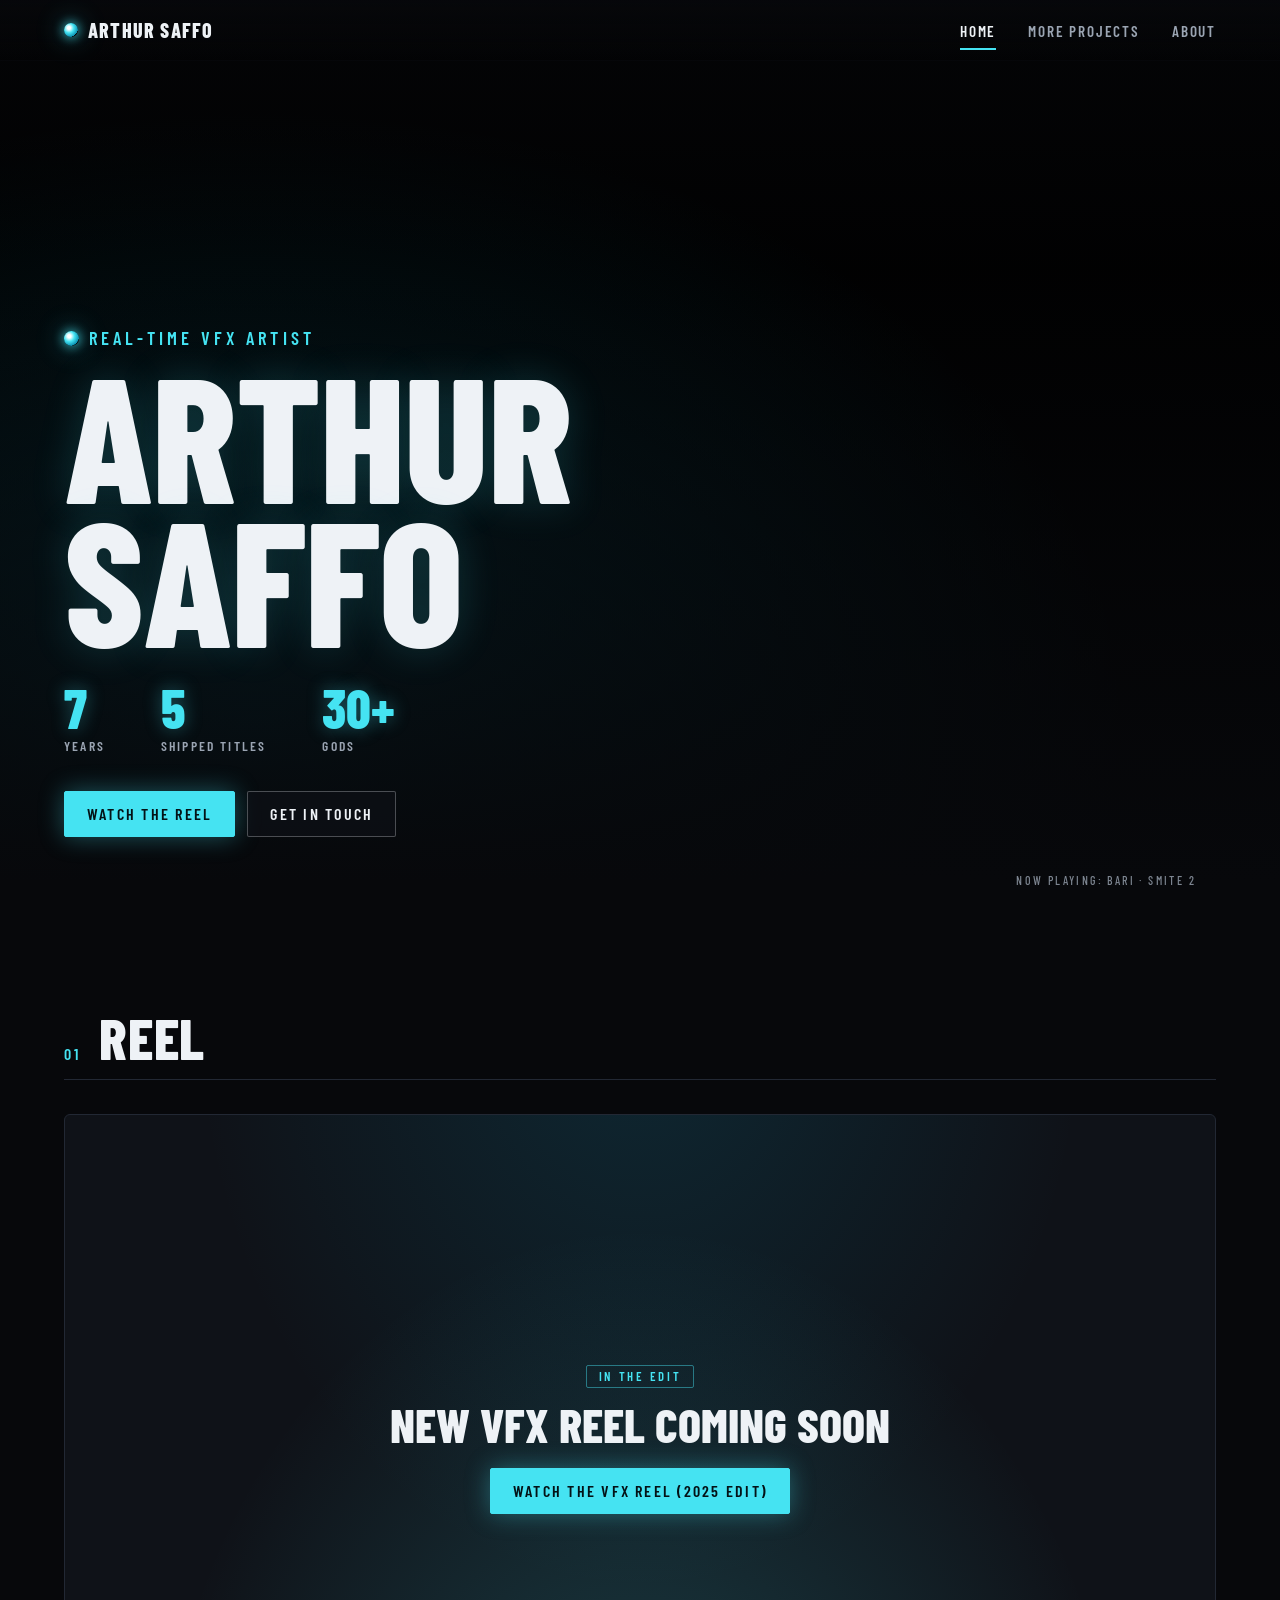
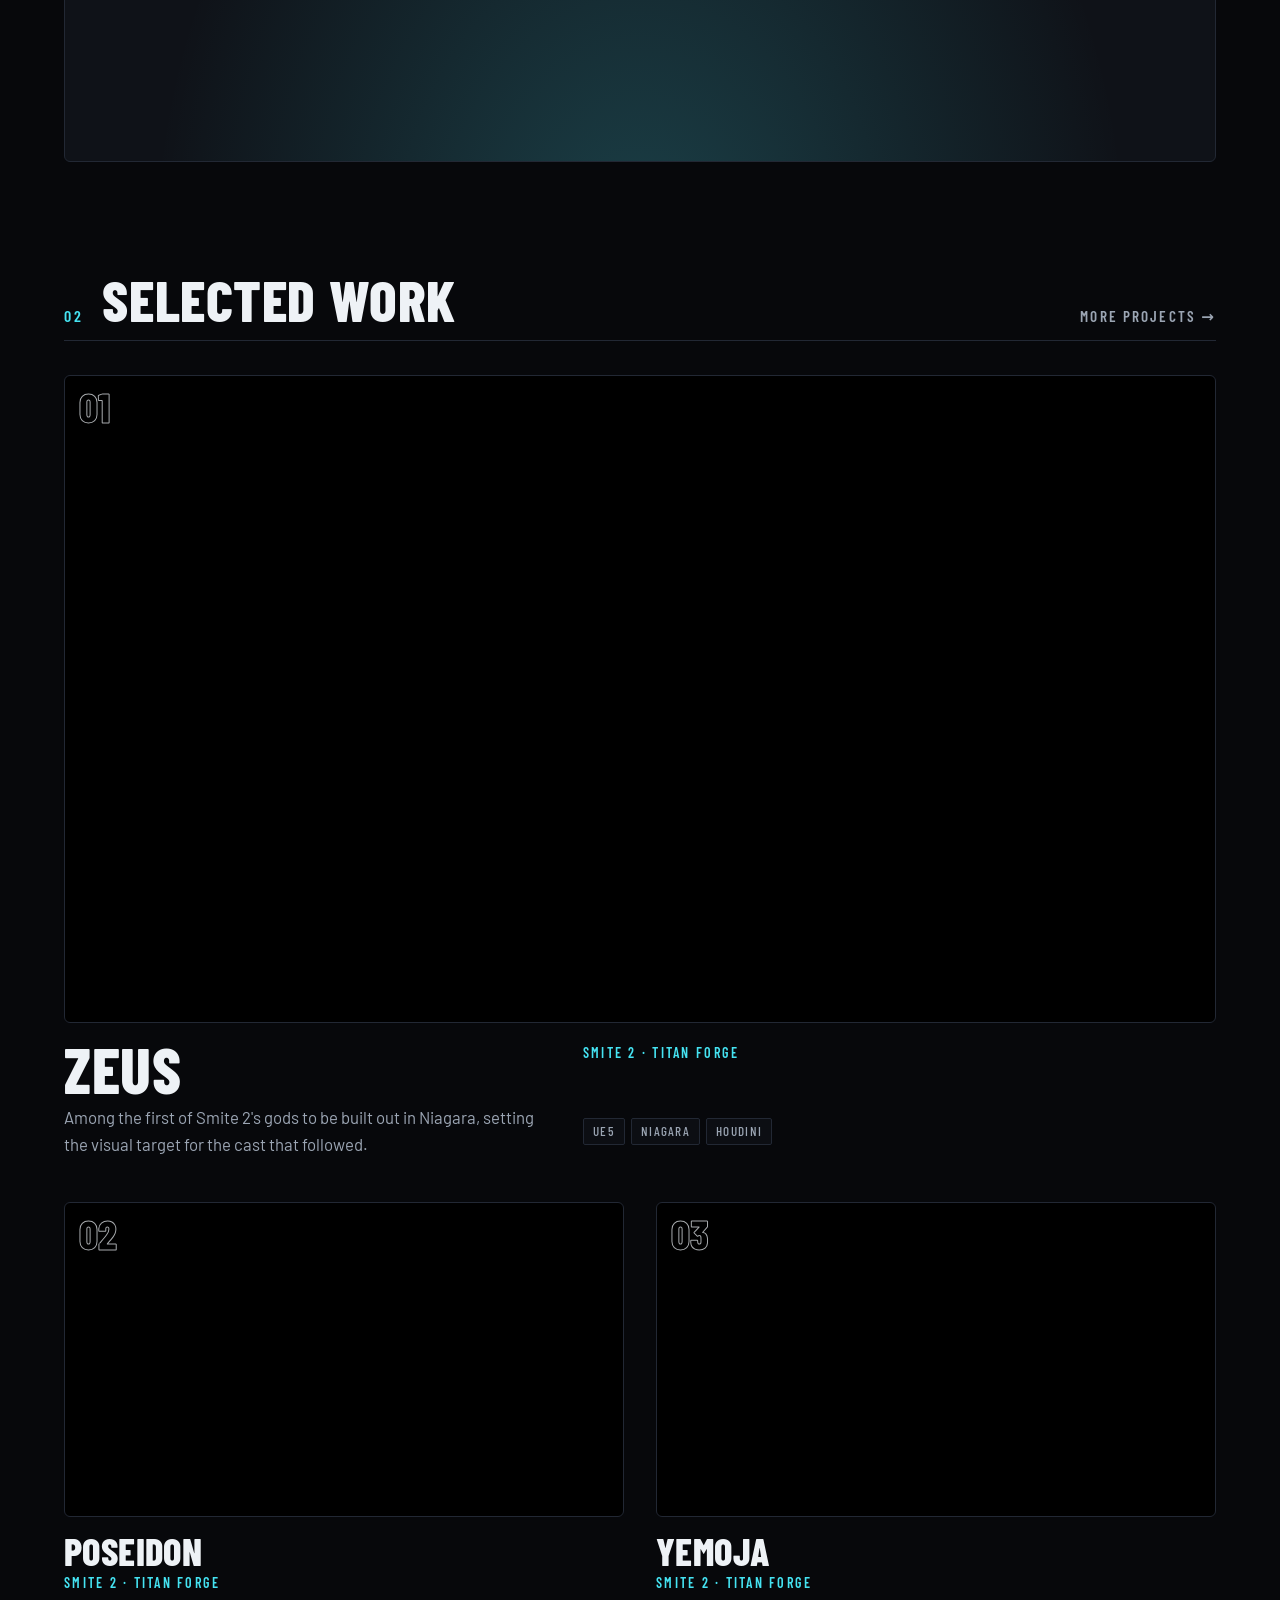
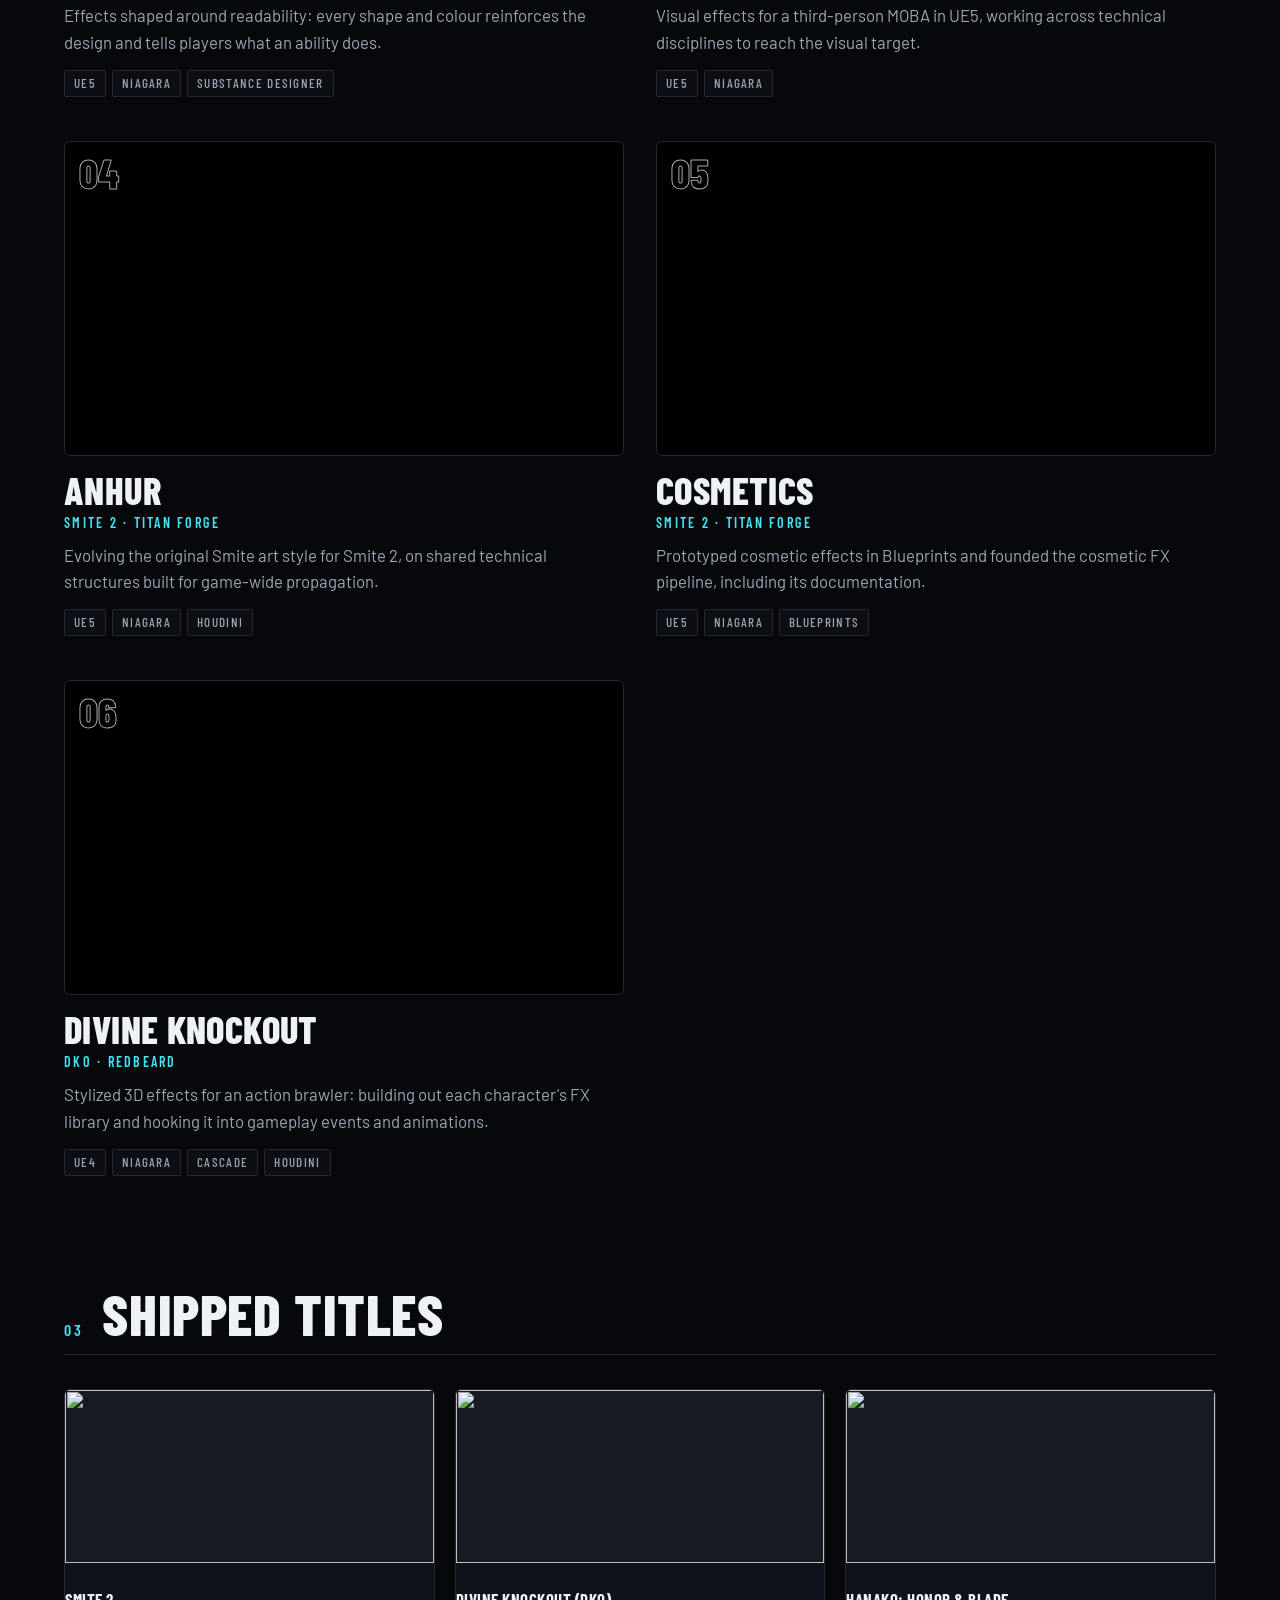
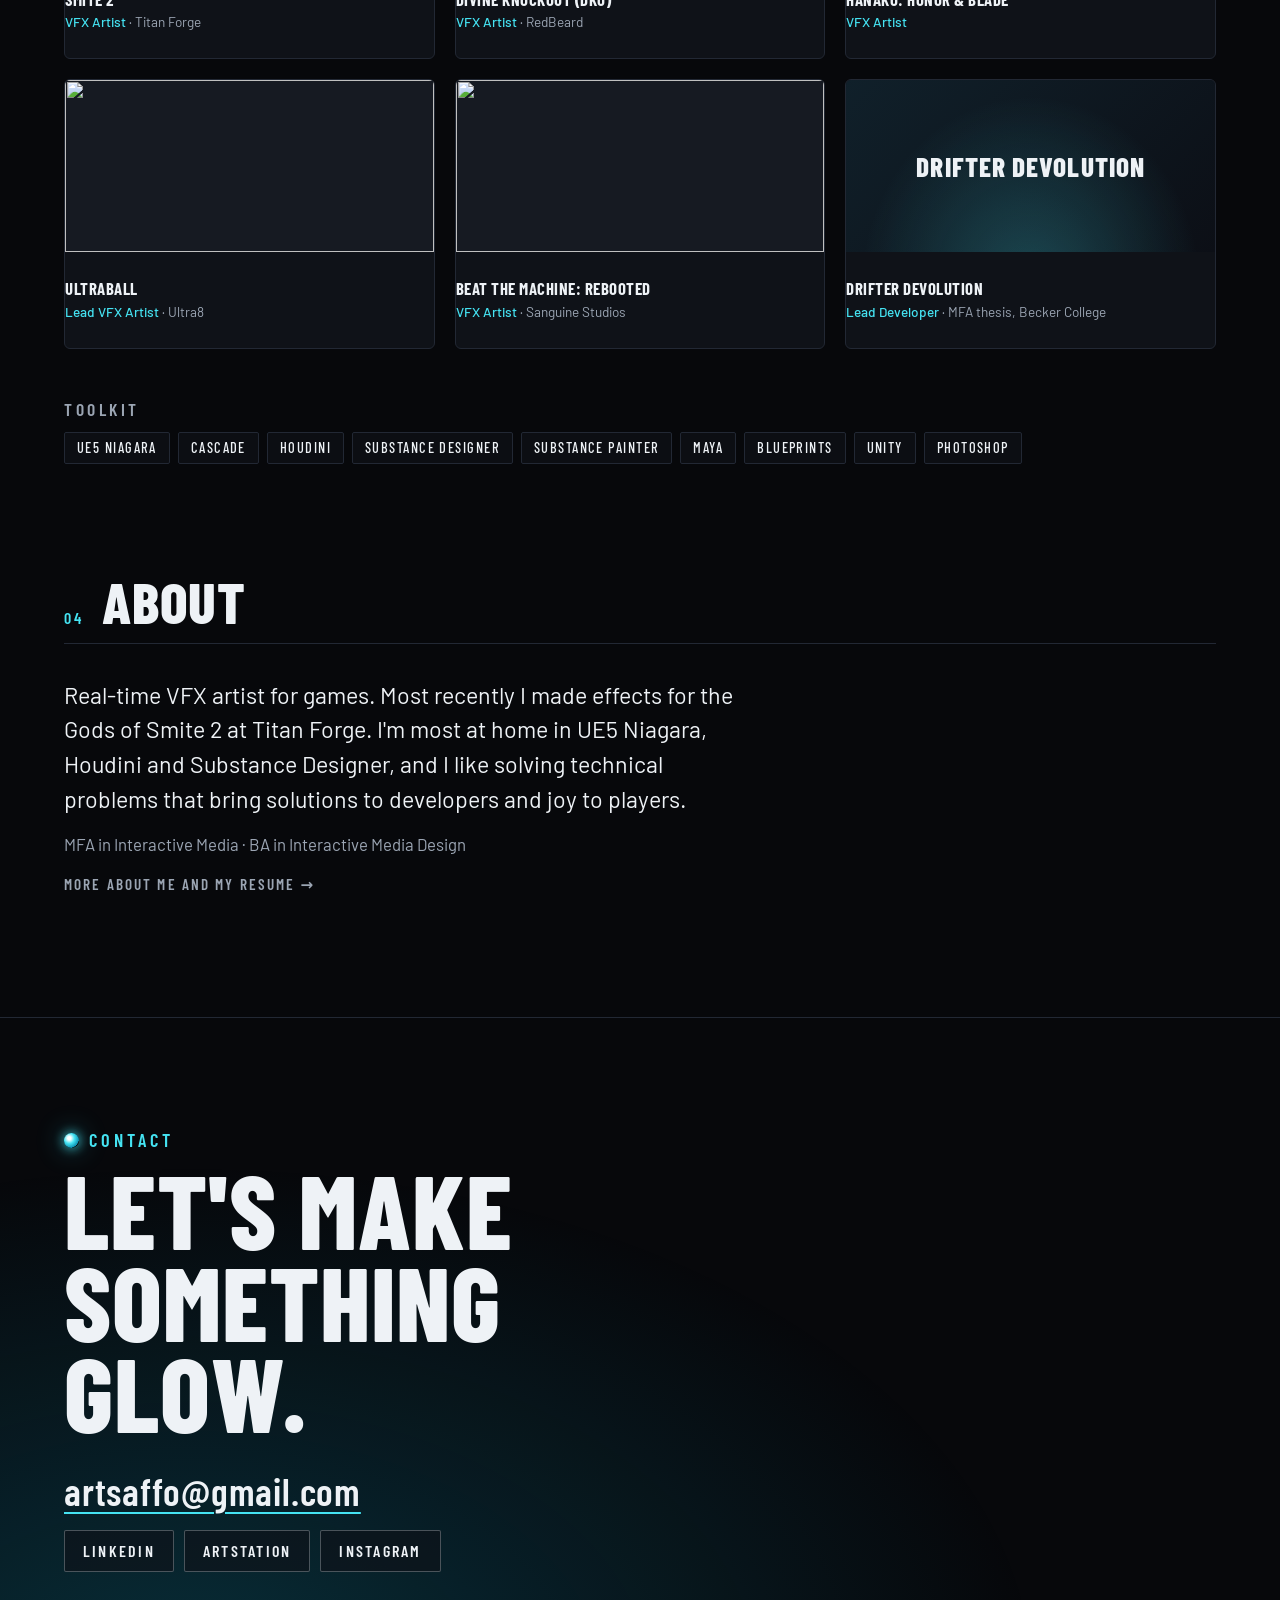
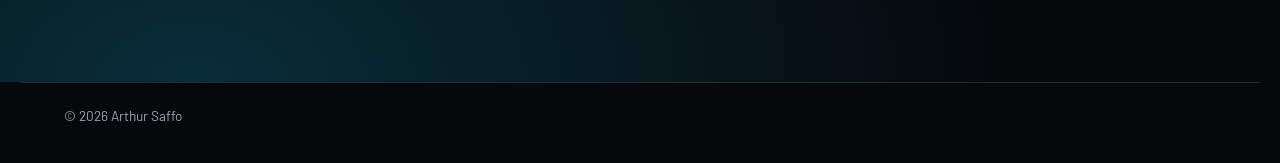
==== index.html @ 69f6b5df "Portfolio site: home, More Projects, About Co-Authored-By: Claude Fable 5.2 <noreply@anthropic.com>" ====
<!doctype html>
<html lang="en">
<head>
  <meta charset="utf-8">
  <meta name="viewport" content="width=device-width, initial-scale=1">
  <title>Arthur Saffo · Real-Time VFX Artist</title>
  <meta name="description" content="Arthur Saffo, real-time VFX artist for games. Effects for the Gods of Smite 2 at Titan Forge, plus Divine Knockout, Ultraball and more. UE5 Niagara, Houdini, Substance Designer.">
  <meta property="og:title" content="Arthur Saffo · Real-Time VFX Artist">
  <meta property="og:description" content="Real-time VFX for games: Smite 2, Divine Knockout and more.">
  <meta property="og:type" content="website">
  <meta name="theme-color" content="#07080b">
  <link rel="icon" href="img/favicon.svg" type="image/svg+xml">
  <link rel="preconnect" href="https://fonts.googleapis.com">
  <link rel="preconnect" href="https://fonts.gstatic.com" crossorigin>
  <link rel="stylesheet" href="https://fonts.googleapis.com/css2?family=Barlow+Condensed:wght@500;600;800&family=Barlow:wght@400;500;600&display=swap">
  <link rel="stylesheet" href="css/style.css">
</head>
<body data-page="home">
  <a class="skip" href="#main">Skip to content</a>

  <canvas class="embers" aria-hidden="true"></canvas>

  <header class="site-header">
    <div class="wrap header-inner">
      <a class="wordmark" href="index.html"><span class="orb" aria-hidden="true"></span>Arthur Saffo</a>
      <nav aria-label="Main">
        <ul class="nav">
          <li><a href="index.html" aria-current="page">Home</a></li>
          <li><a href="more-projects.html">More Projects</a></li>
          <li><a href="about.html">About</a></li>
        </ul>
      </nav>
    </div>
  </header>

  <main id="main">
    <section class="hero" aria-labelledby="intro-title">
      <div class="hero-media" data-hero aria-hidden="true"></div>
      <div class="wrap hero-inner">
        <p class="kicker"><span class="orb" aria-hidden="true"></span><span data-field="role">Real-Time VFX Artist</span></p>
        <h1 id="intro-title" class="hero-name" data-name>Arthur<br>Saffo</h1>
        <ul class="stats" data-list="stats" aria-label="At a glance"></ul>
        <p class="hero-actions">
          <a class="btn btn--glow" href="#reel">Watch the reel</a>
          <a class="btn" href="#contact">Get in touch</a>
        </p>
      </div>
      <p class="hero-caption wrap" data-hero-caption></p>
    </section>

    <section class="section reel wrap" id="reel" data-section="reel" aria-labelledby="reel-title">
      <header class="section-head">
        <p class="section-num" aria-hidden="true">01</p>
        <h2 id="reel-title">Reel</h2>
      </header>
      <div class="reel-slot" data-reel></div>
    </section>

    <section class="section work wrap" data-section="work" aria-labelledby="work-title">
      <header class="section-head">
        <p class="section-num" aria-hidden="true">02</p>
        <h2 id="work-title">Selected Work</h2>
        <a class="more" href="more-projects.html">More projects →</a>
      </header>
      <div class="grid" data-list="featured"></div>
    </section>

    <section class="section credits wrap" data-section="credits" aria-labelledby="credits-title">
      <header class="section-head">
        <p class="section-num" aria-hidden="true">03</p>
        <h2 id="credits-title">Shipped Titles</h2>
      </header>
      <ol class="titles" data-list="credits"></ol>
      <h3 class="toolkit-title">Toolkit</h3>
      <ul class="toolkit" data-list="toolkit"></ul>
    </section>

    <section class="section about wrap" data-section="about" aria-labelledby="about-title">
      <header class="section-head">
        <p class="section-num" aria-hidden="true">04</p>
        <h2 id="about-title">About</h2>
      </header>
      <p class="about-text" data-field="about"></p>
      <p class="education" data-field="education"></p>
      <a class="more" href="about.html">More about me and my resume →</a>
    </section>

    <section class="contact" id="contact" aria-labelledby="contact-title">
      <div class="wrap">
        <p class="kicker"><span class="orb" aria-hidden="true"></span>Contact</p>
        <h2 id="contact-title" class="contact-title" data-field="contact-title">Let's make something glow.</h2>
        <p class="email-line">
          <span data-email>artsaffo (at) gmail (dot) com</span>
        </p>
        <ul class="link-list" data-list="links"></ul>
      </div>
    </section>
  </main>

  <footer class="site-footer wrap">
    <p>© <span data-year>2026</span> Arthur Saffo</p>
  </footer>

  <noscript><p class="noscript wrap">The project list needs JavaScript to show. You can also find my work on <a href="https://artoriouss.artstation.com/">ArtStation</a>.</p></noscript>

  <script src="data/projects.js"></script>
  <script src="js/main.js"></script>
  <script src="js/embers.js" defer></script>
</body>
</html>
---- css/style.css ----
/* artsaffo.net: dark, video-first, with a cyan glow carried over from the old site's orb. */

:root {
  --bg: #07080b;
  --surface: #0f1218;
  --surface-2: #161a22;
  --line: #222834;
  --text: #eef2f6;
  --muted: #9ba5b3;        /* 7.6:1 on --bg */
  --cyan: #45e3f2;         /* signature glow, 12:1 on --bg */
  --cyan-deep: #0b8fb0;
  --cyan-bright: #7cf0fa;
  --glow: 69, 227, 242;       /* --cyan as r, g, b, for see-through glows */
  --glow-deep: 11, 143, 176;  /* --cyan-deep as r, g, b */
  --warm: #ffb45e;         /* sparks, used rarely */
  --radius: 6px;
  --wrap: 1240px;
  --gutter: clamp(16px, 4vw, 44px);
  --display: "Barlow Condensed", "Arial Narrow", system-ui, sans-serif;
  --font: "Barlow", system-ui, -apple-system, "Segoe UI", Roboto, Arial, sans-serif;
  color-scheme: dark;
}

*, *::before, *::after { box-sizing: border-box; }

html { -webkit-text-size-adjust: 100%; scroll-behavior: smooth; }

body {
  margin: 0;
  background: var(--bg);
  color: var(--text);
  font: 400 1.05rem/1.6 var(--font);
  -webkit-font-smoothing: antialiased;
  overflow-x: hidden;
}

img, iframe, video { display: block; max-width: 100%; }

a { color: var(--text); text-decoration-color: var(--cyan); text-underline-offset: 3px; }
a:hover { color: var(--cyan); }

:focus-visible { outline: 2px solid var(--cyan); outline-offset: 3px; border-radius: 3px; }

h1, h2, h3 { margin: 0; line-height: 0.95; font-family: var(--display); font-weight: 800; text-transform: uppercase; letter-spacing: 0.01em; }

.wrap { width: 100%; max-width: var(--wrap); margin-inline: auto; padding-inline: var(--gutter); }

.visually-hidden {
  position: absolute; width: 1px; height: 1px; overflow: hidden;
  clip: rect(0 0 0 0); clip-path: inset(50%); white-space: nowrap;
}

.skip {
  position: absolute; left: 12px; top: -60px; z-index: 30;
  background: var(--text); color: var(--bg); padding: 8px 14px; border-radius: 6px;
}
.skip:focus { top: 12px; }

/* ---------- Glowing orb (a nod to the old logo) ---------- */

.orb {
  display: inline-block; flex: none; width: 0.8em; height: 0.8em; border-radius: 50%;
  background: radial-gradient(circle at 35% 35%, #fff 0 12%, var(--cyan) 38%, var(--cyan-deep) 70%, transparent 72%);
  box-shadow: 0 0 10px 2px rgba(var(--glow), 0.55), 0 0 26px 6px rgba(var(--glow), 0.18);
  animation: orb-pulse 3.2s ease-in-out infinite;
}
@keyframes orb-pulse {
  50% { box-shadow: 0 0 14px 3px rgba(var(--glow), 0.75), 0 0 34px 10px rgba(var(--glow), 0.25); }
}

/* ---------- Background layers ---------- */

.embers {
  position: fixed; inset: 0; width: 100%; height: 100%;
  pointer-events: none; z-index: 0;
}
main, .site-footer, .noscript { position: relative; z-index: 1; }

/* ---------- Header ---------- */

.site-header {
  position: fixed; top: 0; left: 0; right: 0; z-index: 20;
  background: linear-gradient(to bottom, rgba(7, 8, 11, 0.85), rgba(7, 8, 11, 0));
  transition: background-color 0.3s ease, border-color 0.3s ease;
  border-bottom: 1px solid transparent;
}
.site-header.is-scrolled {
  background-color: rgba(7, 8, 11, 0.86);
  -webkit-backdrop-filter: blur(12px); backdrop-filter: blur(12px);
  border-bottom-color: var(--line);
}
.header-inner {
  display: flex; align-items: center; justify-content: space-between; gap: 12px;
  min-height: 60px;
}
.wordmark {
  display: inline-flex; align-items: center; gap: 10px;
  font: 800 1.25rem/1 var(--display); text-transform: uppercase; letter-spacing: 0.06em;
  text-decoration: none; white-space: nowrap;
}
.wordmark .orb { width: 14px; height: 14px; }
.nav { display: flex; gap: clamp(14px, 3vw, 32px); list-style: none; margin: 0; padding: 0; }
.nav a {
  color: var(--muted); text-decoration: none; white-space: nowrap;
  font: 600 0.95rem/1 var(--display); text-transform: uppercase; letter-spacing: 0.12em;
  padding: 8px 0; border-bottom: 2px solid transparent;
}
.nav a:hover { color: var(--text); }
.nav a[aria-current="page"] { color: var(--text); border-bottom-color: var(--cyan); }

@media (max-width: 420px) {
  .wordmark { font-size: 1.05rem; gap: 8px; }
  .nav { gap: 12px; }
  .nav a { font-size: 0.82rem; letter-spacing: 0.08em; }
}
@media (max-width: 350px) {
  .header-inner { flex-wrap: wrap; justify-content: center; padding-block: 8px; }
}

/* ---------- Hero ---------- */

.hero {
  position: relative; min-height: 100svh; display: flex; flex-direction: column; justify-content: flex-end;
  padding-top: 90px; overflow: hidden; isolation: isolate;
}
.hero-media { position: absolute; inset: 0; z-index: -1; background: #000; }
.hero-media video { width: 100%; height: 100%; object-fit: cover; opacity: 0.62; }
.hero-media::after {
  content: ""; position: absolute; inset: 0;
  background:
    linear-gradient(to top, var(--bg) 2%, rgba(7, 8, 11, 0.55) 38%, rgba(7, 8, 11, 0.15) 70%, rgba(7, 8, 11, 0.6)),
    radial-gradient(ellipse at 20% 80%, rgba(var(--glow-deep), 0.25), transparent 60%);
}
.hero-inner { padding-bottom: clamp(36px, 7vh, 72px); }

.kicker {
  display: inline-flex; align-items: center; gap: 10px; margin: 0 0 14px;
  font: 600 clamp(0.95rem, 2.2vw, 1.15rem)/1 var(--display); text-transform: uppercase; letter-spacing: 0.22em;
  color: var(--cyan);
}
.hero-name {
  font-size: clamp(4.2rem, 17vw, 11rem); line-height: 0.82; letter-spacing: -0.005em;
  text-shadow: 0 0 40px rgba(var(--glow), 0.18);
}

.stats {
  display: flex; flex-wrap: wrap; gap: 12px clamp(24px, 5vw, 56px); list-style: none; padding: 0;
  margin: clamp(22px, 4vh, 34px) 0 0;
}
.stat { display: flex; flex-direction: column; }
.stat-num { font: 800 clamp(2.2rem, 6vw, 3.4rem)/0.9 var(--display); color: var(--cyan); text-shadow: 0 0 18px rgba(var(--glow), 0.35); }
.stat-label { font: 600 0.85rem/1.3 var(--display); text-transform: uppercase; letter-spacing: 0.16em; color: var(--muted); margin-top: 4px; }

.hero-actions { display: flex; flex-wrap: wrap; gap: 12px; margin: clamp(24px, 4vh, 36px) 0 0; }
.btn {
  display: inline-flex; align-items: center; justify-content: center; gap: 8px;
  font: 600 1rem/1 var(--display); text-transform: uppercase; letter-spacing: 0.14em; text-decoration: none;
  color: var(--text); background: rgba(15, 18, 24, 0.6); cursor: pointer;
  border: 1px solid rgba(238, 242, 246, 0.28); border-radius: 2px; padding: 14px 22px;
  transition: border-color 0.2s ease, color 0.2s ease, background-color 0.2s ease, box-shadow 0.2s ease;
}
.btn:hover { border-color: var(--cyan); color: var(--cyan); }
.btn--glow { background: var(--cyan); color: #031216; border-color: var(--cyan); box-shadow: 0 0 24px rgba(var(--glow), 0.35); }
.btn--glow:hover { background: var(--cyan-bright); color: #031216; box-shadow: 0 0 34px rgba(var(--glow), 0.55); }

.hero-caption {
  position: absolute; right: 0; bottom: 14px; left: 0; margin: 0; text-align: right;
  font: 500 0.75rem/1 var(--display); text-transform: uppercase; letter-spacing: 0.2em; color: rgba(155, 165, 179, 0.8);
}
.hero-caption:empty { display: none; }
@media (max-width: 600px) { .hero-caption { display: none; } }

/* ---------- Sections ---------- */

.section { padding-block: clamp(56px, 9vw, 110px) 0; scroll-margin-top: 64px; }
.section-head {
  display: flex; align-items: baseline; flex-wrap: wrap; gap: 6px 18px;
  margin-bottom: clamp(22px, 3vw, 34px); padding-bottom: 14px; border-bottom: 1px solid var(--line);
}
.section-num { margin: 0; font: 600 1rem/1 var(--display); letter-spacing: 0.2em; color: var(--cyan); }
.section-head h2 { font-size: clamp(2.2rem, 6vw, 3.6rem); }
.more {
  margin-left: auto; color: var(--muted); text-decoration: none;
  font: 600 0.95rem/1 var(--display); text-transform: uppercase; letter-spacing: 0.14em;
}
.more:hover { color: var(--cyan); }
.about .more { margin-left: 0; display: inline-block; margin-top: 6px; }

/* ---------- Media (reel and cards) ---------- */

.media {
  position: relative; aspect-ratio: 16 / 9; overflow: hidden;
  background: #000; border-radius: var(--radius);
}
.media img, .media video { width: 100%; height: 100%; object-fit: cover; }
.media iframe { position: absolute; inset: 0; width: 100%; height: 100%; border: 0; }

.play {
  position: absolute; inset: 0; width: 100%; height: 100%;
  display: grid; place-items: center;
  background: linear-gradient(to top, rgba(0,0,0,0.45), rgba(0,0,0,0) 55%);
  border: 0; cursor: pointer; color: inherit;
}
.play-icon {
  width: 68px; height: 68px; border-radius: 50%;
  background: rgba(7, 8, 11, 0.6); border: 1px solid rgba(var(--glow), 0.6);
  box-shadow: 0 0 22px rgba(var(--glow), 0.3);
  display: grid; place-items: center;
  transition: transform 0.2s ease, background-color 0.2s ease;
}
.play-icon::before {
  content: ""; margin-left: 5px;
  border-style: solid; border-width: 11px 0 11px 18px;
  border-color: transparent transparent transparent var(--text);
}
.play:hover .play-icon, .play:focus-visible .play-icon { transform: scale(1.08); background: var(--cyan); }
.play:hover .play-icon::before, .play:focus-visible .play-icon::before { border-left-color: #031216; }

.media--pending {
  display: grid; place-items: center;
  background: repeating-linear-gradient(135deg, var(--surface) 0 14px, var(--surface-2) 14px 28px);
}
.pending-label { color: var(--muted); font-size: 0.9rem; }

/* ---------- Reel ---------- */

.reel-placeholder {
  display: grid; place-items: center; text-align: center;
  background:
    radial-gradient(ellipse at 50% 115%, rgba(var(--glow), 0.22), transparent 60%),
    radial-gradient(ellipse at 50% -20%, rgba(var(--glow-deep), 0.18), transparent 55%),
    var(--surface);
  border: 1px solid var(--line);
}
.reel-copy { padding: 20px; }
.reel-tag {
  display: inline-block; margin: 0 0 12px; padding: 4px 12px;
  font: 600 0.8rem/1 var(--display); letter-spacing: 0.2em; text-transform: uppercase;
  color: var(--cyan); border: 1px solid rgba(var(--glow), 0.45); border-radius: 2px;
}
.reel-heading { margin: 0 0 20px; font: 800 clamp(1.6rem, 5vw, 3rem)/1 var(--display); text-transform: uppercase; }

/* ---------- Work grid ---------- */

.grid { display: grid; gap: clamp(30px, 4vw, 44px) clamp(20px, 3vw, 32px); grid-template-columns: 1fr; }
@media (min-width: 760px) {
  .grid { grid-template-columns: 1fr 1fr; }
  .card:first-child { grid-column: 1 / -1; }
  .card:first-child .card-body { display: grid; grid-template-columns: minmax(0, 1fr) minmax(0, 1.3fr); gap: 4px 32px; align-items: start; }
  .card:first-child h3 { font-size: clamp(2.6rem, 5vw, 4rem); }
  .card:first-child .card-text { grid-row: span 3; margin-top: 0; }
}

.card .media {
  border: 1px solid var(--line);
  transition: border-color 0.25s ease, box-shadow 0.25s ease;
}
.card:hover .media { border-color: rgba(var(--glow), 0.55); box-shadow: 0 0 0 1px rgba(var(--glow), 0.25), 0 14px 50px -12px rgba(var(--glow), 0.35); }
.card video { transition: transform 0.6s ease, filter 0.4s ease; filter: saturate(1.05) brightness(0.92); }
.card:hover video { transform: scale(1.03); filter: saturate(1.15) brightness(1.02); }

.card-num {
  position: absolute; top: 10px; left: 14px; z-index: 1; margin: 0; pointer-events: none;
  font: 800 clamp(1.8rem, 4vw, 2.6rem)/1 var(--display); color: transparent;
  -webkit-text-stroke: 1px rgba(238, 242, 246, 0.7);
  text-shadow: 0 0 18px rgba(0, 0, 0, 0.6);
}
.sound-btn {
  position: absolute; right: 10px; bottom: 10px; z-index: 1;
  font: 600 0.78rem/1 var(--display); text-transform: uppercase; letter-spacing: 0.14em;
  color: var(--text); background: rgba(7, 8, 11, 0.72); border: 1px solid rgba(238, 242, 246, 0.3);
  border-radius: 2px; padding: 8px 12px; cursor: pointer;
}
.sound-btn:hover { border-color: var(--cyan); color: var(--cyan); }

.card-body { padding-top: 16px; }
.card h3 { font-size: clamp(1.9rem, 3.4vw, 2.4rem); }
.card-meta {
  margin: 6px 0 0; color: var(--cyan);
  font: 600 0.88rem/1.2 var(--display); text-transform: uppercase; letter-spacing: 0.16em;
}
.card-text { margin: 10px 0 0; color: var(--muted); max-width: 62ch; }

.tags { display: flex; flex-wrap: wrap; gap: 6px; list-style: none; padding: 0; margin: 14px 0 0; }
.tags li, .toolkit li {
  font: 500 0.82rem/1 var(--display); text-transform: uppercase; letter-spacing: 0.1em; color: var(--muted);
  padding: 6px 9px; border: 1px solid var(--line); border-radius: 2px; background: rgba(15, 18, 24, 0.7);
}

/* ---------- Shipped titles ---------- */

.titles {
  list-style: none; margin: 0; padding: 0;
  display: grid; gap: 14px; grid-template-columns: repeat(2, minmax(0, 1fr));
}
@media (min-width: 900px) { .titles { grid-template-columns: repeat(3, minmax(0, 1fr)); gap: 20px; } }

.title-tile {
  position: relative; display: block; height: 100%; text-decoration: none; overflow: hidden;
  border: 1px solid var(--line); border-radius: var(--radius); background: var(--surface);
  transition: border-color 0.25s ease, transform 0.25s ease;
}
.title-tile:hover { border-color: rgba(var(--glow), 0.55); transform: translateY(-2px); color: var(--text); }
.title-art { aspect-ratio: 460 / 215; background: var(--surface-2); overflow: hidden; }
.title-art img { width: 100%; height: 100%; object-fit: cover; transition: transform 0.5s ease; }
.title-tile:hover .title-art img { transform: scale(1.04); }
.title-art--text {
  display: grid; place-items: center; padding: 10px; text-align: center;
  background:
    radial-gradient(ellipse at 50% 120%, rgba(var(--glow), 0.25), transparent 65%),
    linear-gradient(135deg, #10202a, #0c0f16);
  font: 800 clamp(1.1rem, 3vw, 1.7rem)/1 var(--display); text-transform: uppercase; letter-spacing: 0.04em;
}
.title-info { padding: 10px 12px 12px; }
.title-name { display: block; font: 700 1.05rem/1.15 var(--display); text-transform: uppercase; letter-spacing: 0.03em; }
.title-role { display: block; margin-top: 4px; color: var(--muted); font-size: 0.85rem; line-height: 1.35; }
.title-role b { color: var(--cyan); font-weight: 500; }

.toolkit-title { margin: clamp(36px, 5vw, 52px) 0 14px; font-size: 1.1rem; letter-spacing: 0.2em; color: var(--muted); font-weight: 600; }
.toolkit { display: flex; flex-wrap: wrap; gap: 8px; list-style: none; padding: 0; margin: 0; }
.toolkit li { color: var(--text); font-size: 0.9rem; padding: 8px 12px; }

/* ---------- About ---------- */

.about-text { font-size: clamp(1.15rem, 2.4vw, 1.45rem); line-height: 1.5; max-width: 52ch; margin: 0 0 14px; }
.education { color: var(--muted); margin: 0 0 12px; }

/* ---------- Contact ---------- */

.contact {
  position: relative; margin-top: clamp(64px, 10vw, 120px); padding-block: clamp(56px, 9vw, 110px);
  border-top: 1px solid var(--line); overflow: hidden;
  background: radial-gradient(ellipse at 15% 100%, rgba(var(--glow-deep), 0.28), transparent 55%);
}
.contact-title { font-size: clamp(2.8rem, 9vw, 6.5rem); line-height: 0.88; max-width: 12ch; }
.email-line { margin: clamp(22px, 3vw, 32px) 0 18px; font: 600 clamp(1.4rem, 4.5vw, 2.4rem)/1.1 var(--display); letter-spacing: 0.02em; }
.email { overflow-wrap: anywhere; text-decoration-thickness: 2px; text-underline-offset: 6px; }
.link-list { display: flex; flex-wrap: wrap; gap: 10px; list-style: none; padding: 0; margin: 0; }
.link-list a { display: inline-block; text-decoration: none; padding: 12px 18px; }

/* ---------- Inner pages (More Projects, About) ---------- */

.page-head { padding-top: clamp(110px, 18vh, 170px); }
.page-head h1 { font-size: clamp(3.2rem, 12vw, 7.5rem); line-height: 0.85; text-shadow: 0 0 40px rgba(var(--glow), 0.18); }
.page-lead { margin: 18px 0 0; color: var(--muted); max-width: 56ch; font-size: clamp(1.05rem, 2vw, 1.2rem); }

.group-meta {
  margin: 0 0 0 auto; color: var(--cyan);
  font: 600 0.9rem/1.2 var(--display); text-transform: uppercase; letter-spacing: 0.16em;
}
.group-text { margin: 0 0 20px; color: var(--muted); max-width: 68ch; }
.group-points { margin: 0 0 24px; padding-left: 1.1em; color: var(--muted); max-width: 72ch; }
.group-points li { margin-bottom: 4px; }
.group-points li::marker { color: var(--cyan); }
.group .toolkit { margin-bottom: 22px; }
.group .link-list { margin-top: 20px; }

.clips { display: grid; gap: 22px 20px; grid-template-columns: 1fr; margin: 0; }
@media (min-width: 700px) { .clips { grid-template-columns: repeat(2, minmax(0, 1fr)); } }
@media (min-width: 1100px) { .clips { grid-template-columns: repeat(3, minmax(0, 1fr)); } }
.clips--loops { grid-template-columns: repeat(2, minmax(0, 1fr)); gap: 12px; }
@media (min-width: 900px) { .clips--loops { grid-template-columns: repeat(3, minmax(0, 1fr)); gap: 16px; } }

.clip { margin: 0; }
.clip .media { border: 1px solid var(--line); transition: border-color 0.25s ease; }
.clip:hover .media { border-color: rgba(var(--glow), 0.55); }
.clip figcaption {
  margin-top: 8px; font: 600 0.92rem/1.2 var(--display); text-transform: uppercase; letter-spacing: 0.1em;
}
.media--noposter {
  background:
    radial-gradient(ellipse at 50% 115%, rgba(var(--glow), 0.22), transparent 60%),
    var(--surface);
}

.bio { display: grid; gap: clamp(24px, 4vw, 48px); align-items: start; }
@media (min-width: 860px) { .bio--photo { grid-template-columns: minmax(0, 320px) minmax(0, 1fr); } }
.bio-photo { border-radius: var(--radius); border: 1px solid var(--line); width: 100%; height: auto; }
.bio-text p { margin: 0 0 16px; max-width: 62ch; }
.bio-text p:first-child { font-size: clamp(1.15rem, 2.4vw, 1.45rem); line-height: 1.5; }
.docs { display: flex; flex-wrap: wrap; gap: 12px; list-style: none; padding: 0; margin: 24px 0 0; }

/* ---------- Footer ---------- */

.site-footer { padding-block: 22px 36px; color: var(--muted); font-size: 0.85rem; border-top: 1px solid var(--line); }
.site-footer p { margin: 0; }
.noscript { color: var(--muted); }

/* ---------- Reduced motion ---------- */

@media (prefers-reduced-motion: reduce) {
  html { scroll-behavior: auto; }
  *, *::before, *::after { transition: none !important; animation: none !important; }
  .embers { display: none; }
}
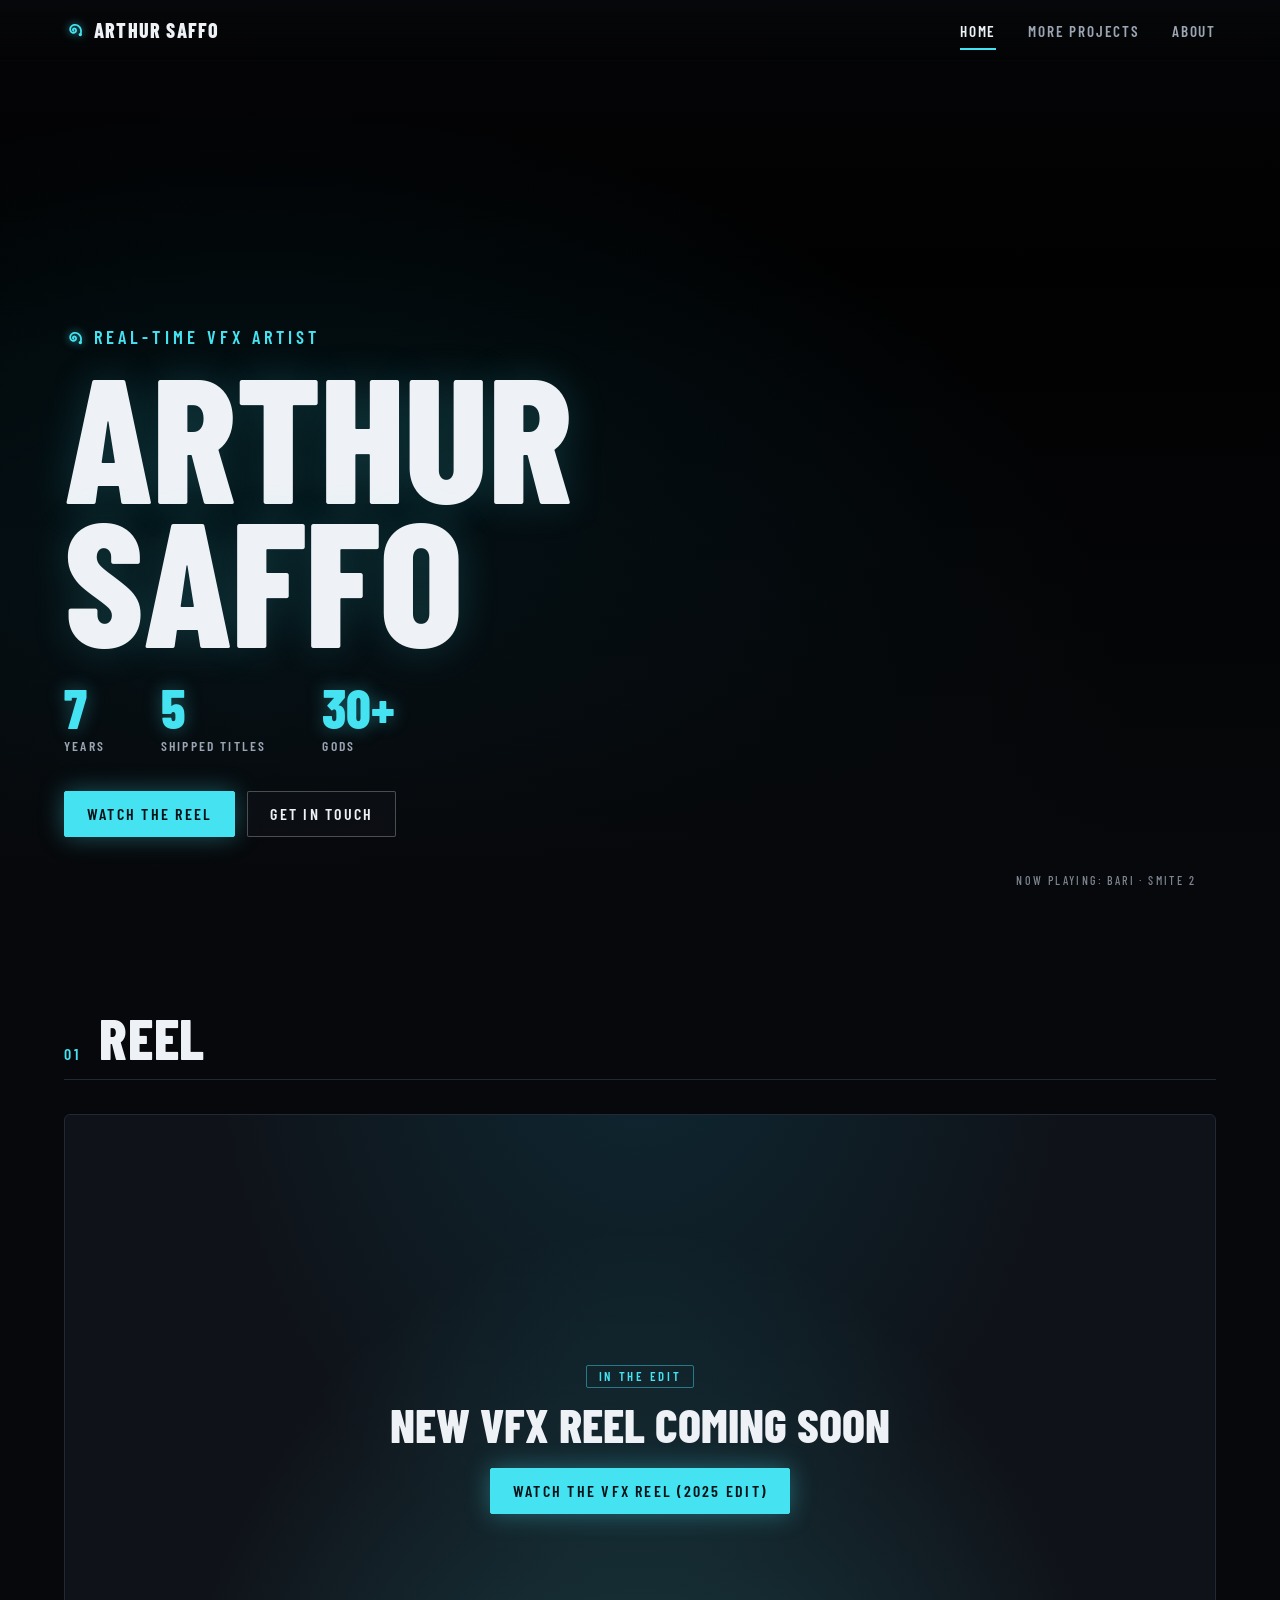
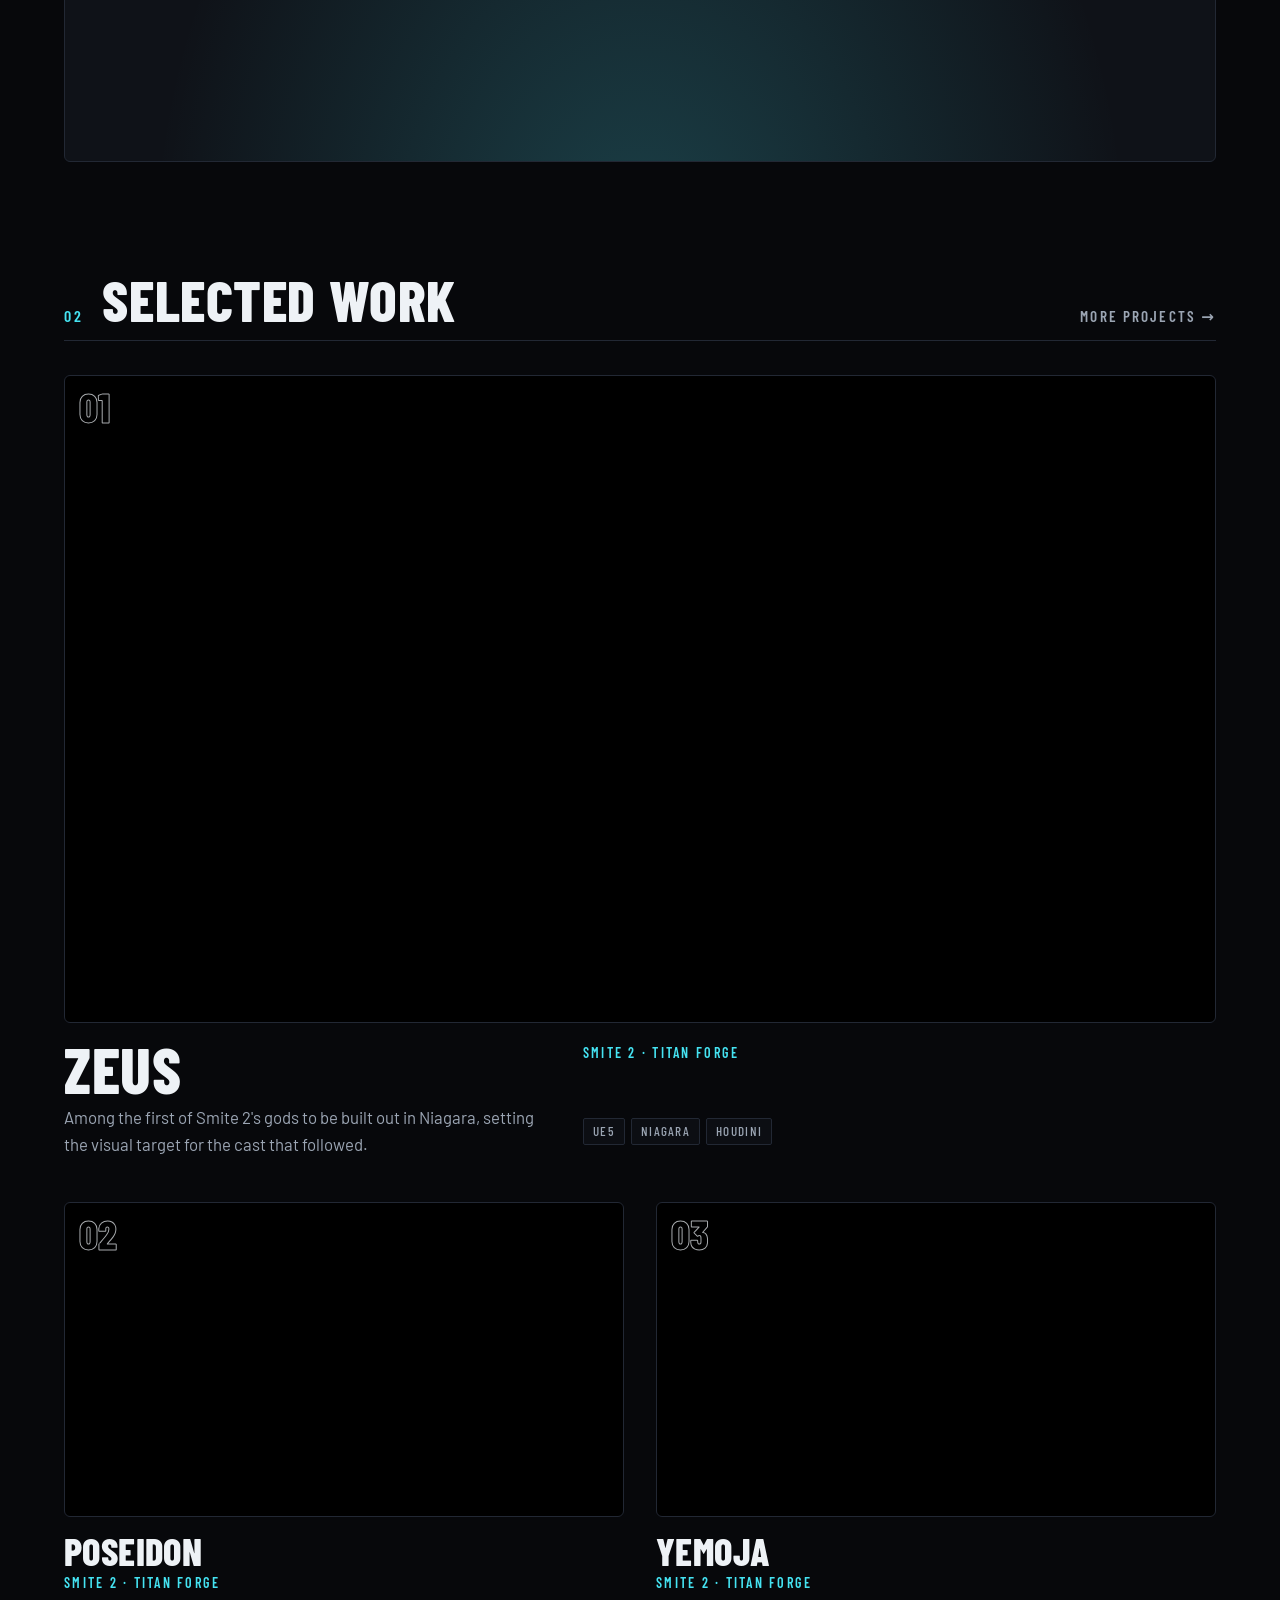
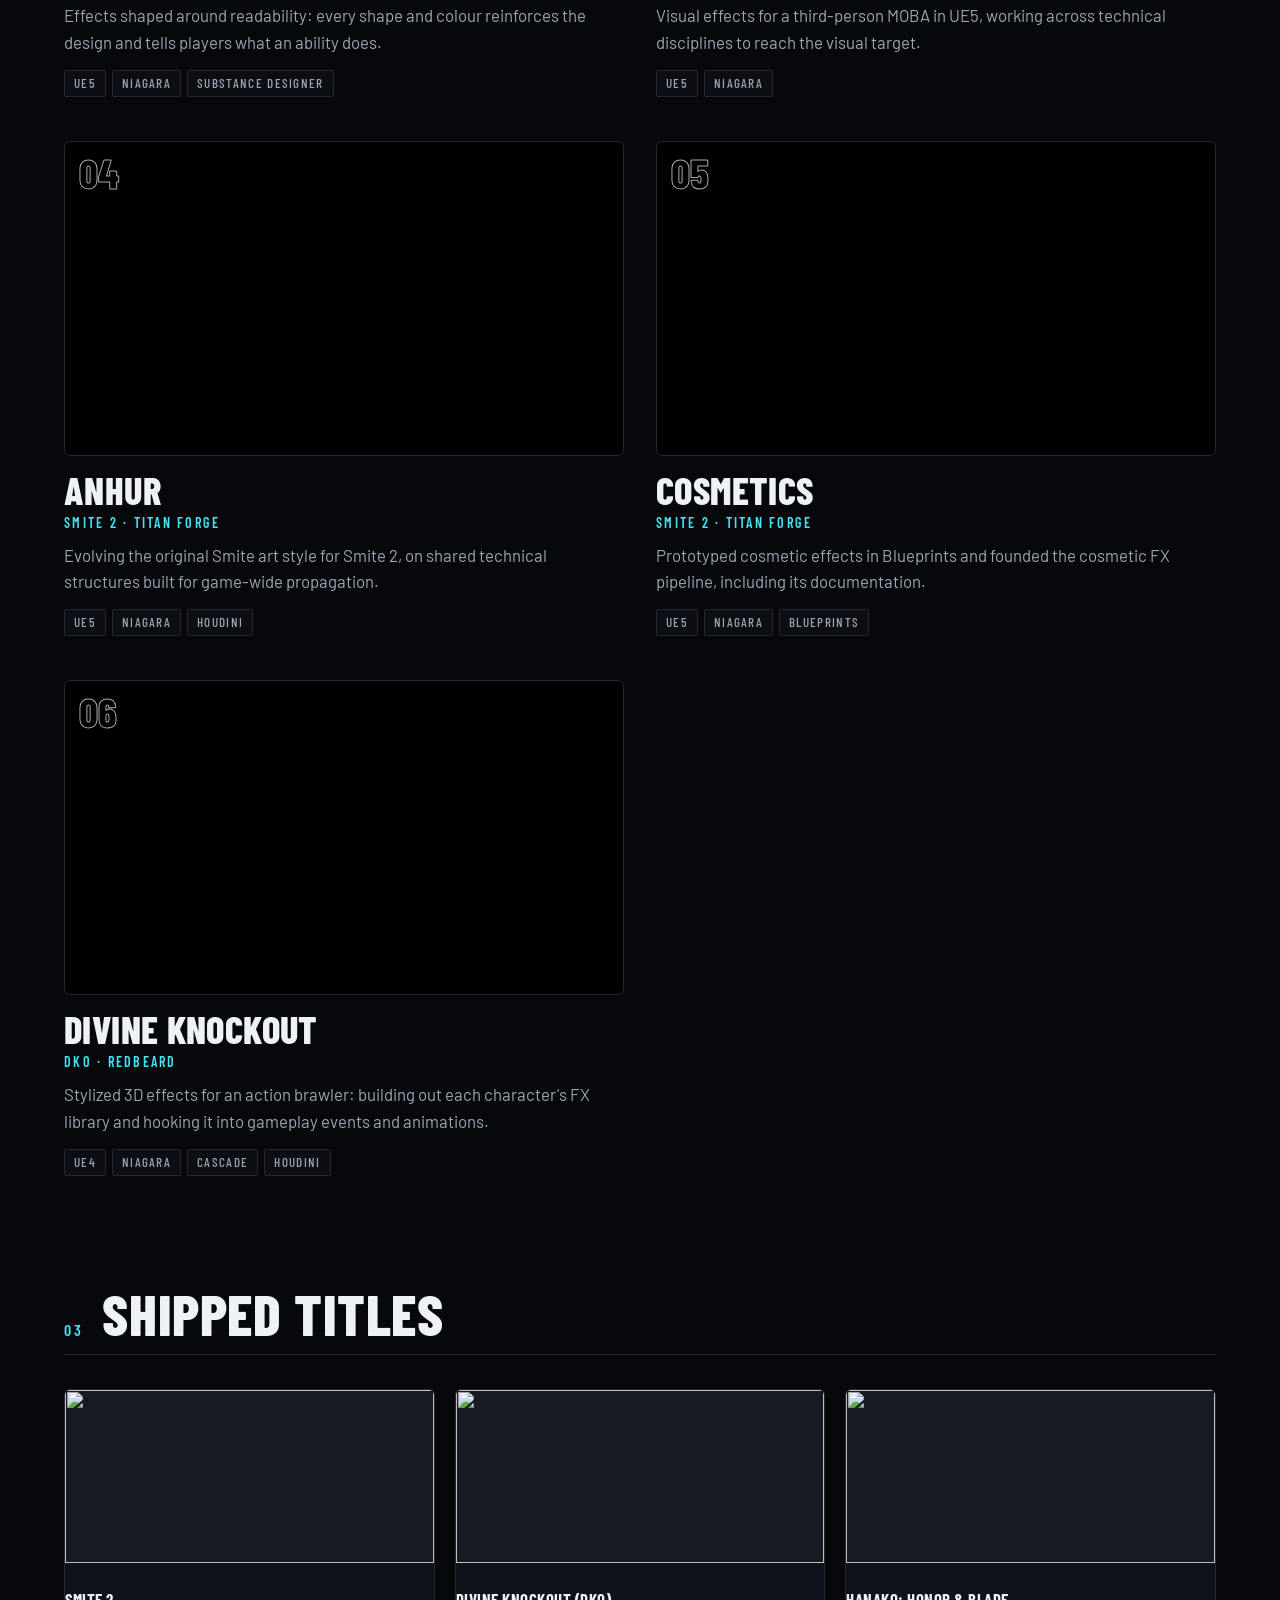
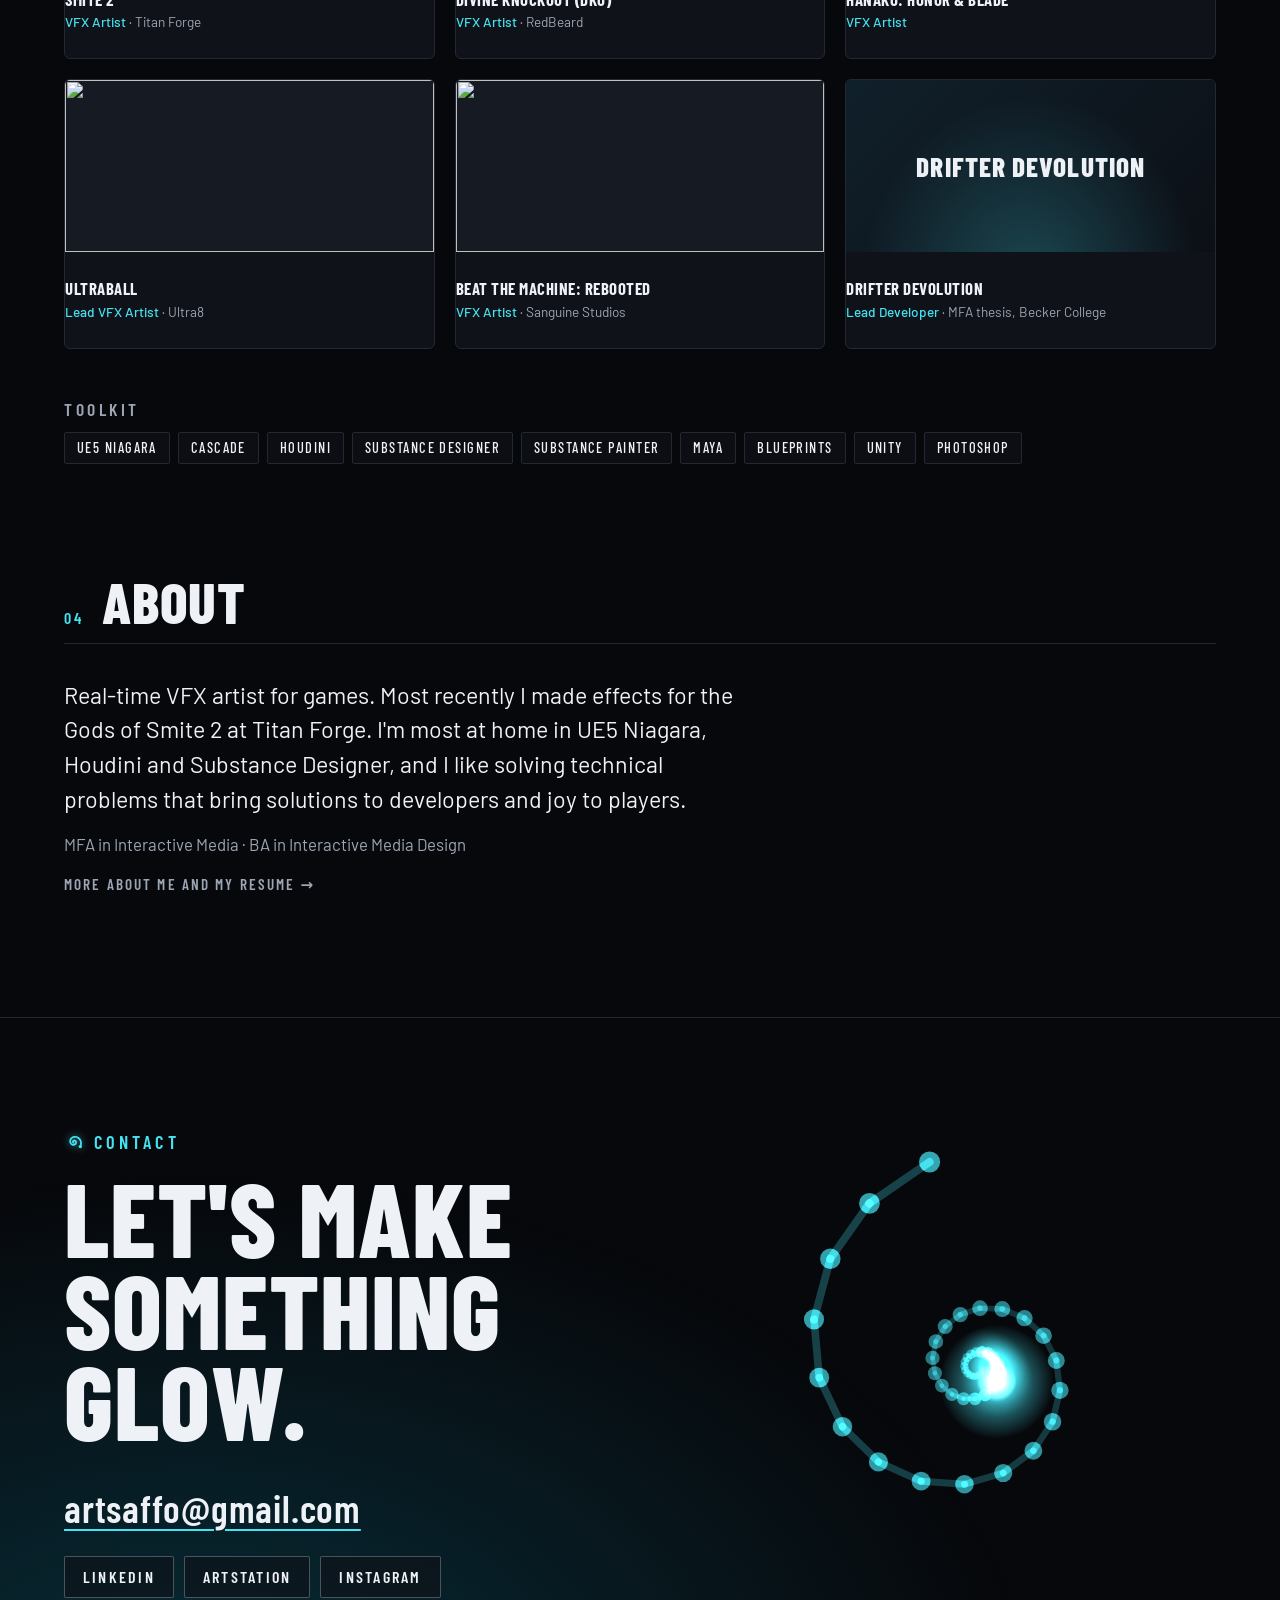
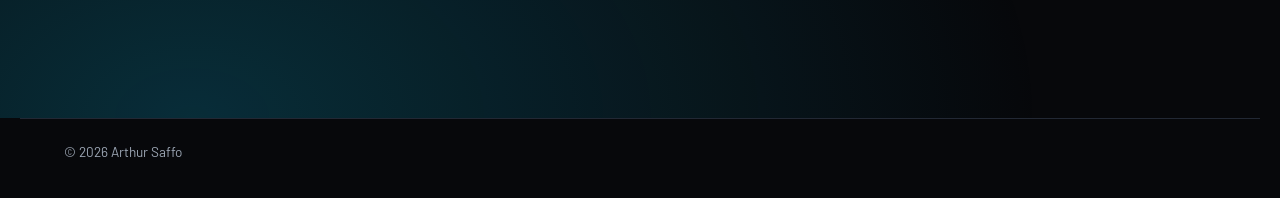
==== commit 1079e5c8: "Replace the orb with a spiral mark and add an interactive spiral - Small static spiral icon (img/spi" ====
--- a/index.html
+++ b/index.html
@@ -22,7 +22,7 @@
 
   <header class="site-header">
     <div class="wrap header-inner">
-      <a class="wordmark" href="index.html"><span class="orb" aria-hidden="true"></span>Arthur Saffo</a>
+      <a class="wordmark" href="index.html"><span class="spiral" aria-hidden="true"></span>Arthur Saffo</a>
       <nav aria-label="Main">
         <ul class="nav">
           <li><a href="index.html" aria-current="page">Home</a></li>
@@ -37,7 +37,7 @@
     <section class="hero" aria-labelledby="intro-title">
       <div class="hero-media" data-hero aria-hidden="true"></div>
       <div class="wrap hero-inner">
-        <p class="kicker"><span class="orb" aria-hidden="true"></span><span data-field="role">Real-Time VFX Artist</span></p>
+        <p class="kicker"><span class="spiral" aria-hidden="true"></span><span data-field="role">Real-Time VFX Artist</span></p>
         <h1 id="intro-title" class="hero-name" data-name>Arthur<br>Saffo</h1>
         <ul class="stats" data-list="stats" aria-label="At a glance"></ul>
         <p class="hero-actions">
@@ -87,12 +87,13 @@
 
     <section class="contact" id="contact" aria-labelledby="contact-title">
       <div class="wrap">
-        <p class="kicker"><span class="orb" aria-hidden="true"></span>Contact</p>
+        <p class="kicker"><span class="spiral" aria-hidden="true"></span>Contact</p>
         <h2 id="contact-title" class="contact-title" data-field="contact-title">Let's make something glow.</h2>
         <p class="email-line">
           <span data-email>artsaffo (at) gmail (dot) com</span>
         </p>
         <ul class="link-list" data-list="links"></ul>
+        <canvas class="spiral-toy" data-spiral aria-hidden="true"></canvas>
       </div>
     </section>
   </main>
@@ -106,5 +107,6 @@
   <script src="data/projects.js"></script>
   <script src="js/main.js"></script>
   <script src="js/embers.js" defer></script>
+  <script src="js/spiral.js" defer></script>
 </body>
 </html>
--- a/css/style.css
+++ b/css/style.css
@@ -1,4 +1,4 @@
-/* artsaffo.net: dark, video-first, with a cyan glow carried over from the old site's orb. */
+/* artsaffo.net: dark, video-first, with a cyan glow carried over from the old site's logo. */
 
 :root {
   --bg: #07080b;
@@ -56,16 +56,39 @@
 }
 .skip:focus { top: 12px; }
 
-/* ---------- Glowing orb (a nod to the old logo) ---------- */
-
-.orb {
-  display: inline-block; flex: none; width: 0.8em; height: 0.8em; border-radius: 50%;
-  background: radial-gradient(circle at 35% 35%, #fff 0 12%, var(--cyan) 38%, var(--cyan-deep) 70%, transparent 72%);
-  box-shadow: 0 0 10px 2px rgba(var(--glow), 0.55), 0 0 26px 6px rgba(var(--glow), 0.18);
-  animation: orb-pulse 3.2s ease-in-out infinite;
-}
-@keyframes orb-pulse {
-  50% { box-shadow: 0 0 14px 3px rgba(var(--glow), 0.75), 0 0 34px 10px rgba(var(--glow), 0.25); }
+/* ---------- Spiral mark ---------- */
+
+/* Small static icon. The shape is a mask so it takes the theme colour; the glow sits on the
+   parent because a mask would clip a shadow on the same element. */
+.spiral {
+  display: inline-block; flex: none; width: 1.1em; height: 1.1em;
+  filter: drop-shadow(0 0 4px rgba(var(--glow), 0.7));
+}
+.spiral::before {
+  content: ""; display: block; width: 100%; height: 100%; background: var(--cyan);
+  -webkit-mask: url(../img/spiral.svg) center / contain no-repeat;
+  mask: url(../img/spiral.svg) center / contain no-repeat;
+  animation: spiral-turn 14s linear infinite;
+}
+@keyframes spiral-turn { to { transform: rotate(-360deg); } }
+
+/* The one interactive spiral (js/spiral.js), in the contact section. */
+/* --toy is the size of the spiral itself. The canvas is 1.4x that, pulled back with negative
+   margins, so glows near the edge fade out instead of being cut off (BLEED in spiral.js). */
+.spiral-toy {
+  --toy: 275px;
+  display: block; width: calc(var(--toy) * 1.4); height: calc(var(--toy) * 1.4);
+  margin: calc(28px - var(--toy) * 0.2) calc(var(--toy) * -0.2) calc(var(--toy) * -0.2);
+  touch-action: pan-y; cursor: crosshair;
+}
+.contact > .wrap > :not(.spiral-toy) { position: relative; z-index: 1; } /* text stays clickable over the bleed */
+@media (min-width: 900px) {
+  .contact > .wrap { display: grid; grid-template-columns: minmax(0, 1fr) auto; column-gap: 32px; }
+  .contact > .wrap > * { grid-column: 1; }
+  .contact > .wrap > .spiral-toy {
+    --toy: clamp(325px, 37.5vw, 500px);
+    grid-column: 2; grid-row: 1 / span 4; align-self: center; margin: calc(var(--toy) * -0.2);
+  }
 }
 
 /* ---------- Background layers ---------- */
@@ -98,7 +121,7 @@
   font: 800 1.25rem/1 var(--display); text-transform: uppercase; letter-spacing: 0.06em;
   text-decoration: none; white-space: nowrap;
 }
-.wordmark .orb { width: 14px; height: 14px; }
+.wordmark .spiral { width: 20px; height: 20px; }
 .nav { display: flex; gap: clamp(14px, 3vw, 32px); list-style: none; margin: 0; padding: 0; }
 .nav a {
   color: var(--muted); text-decoration: none; white-space: nowrap;
@@ -329,7 +352,7 @@
 
 .contact {
   position: relative; margin-top: clamp(64px, 10vw, 120px); padding-block: clamp(56px, 9vw, 110px);
-  border-top: 1px solid var(--line); overflow: hidden;
+  border-top: 1px solid var(--line); overflow: hidden; overflow: clip; /* clip: the spiral's bleed must never make this scrollable */
   background: radial-gradient(ellipse at 15% 100%, rgba(var(--glow-deep), 0.28), transparent 55%);
 }
 .contact-title { font-size: clamp(2.8rem, 9vw, 6.5rem); line-height: 0.88; max-width: 12ch; }
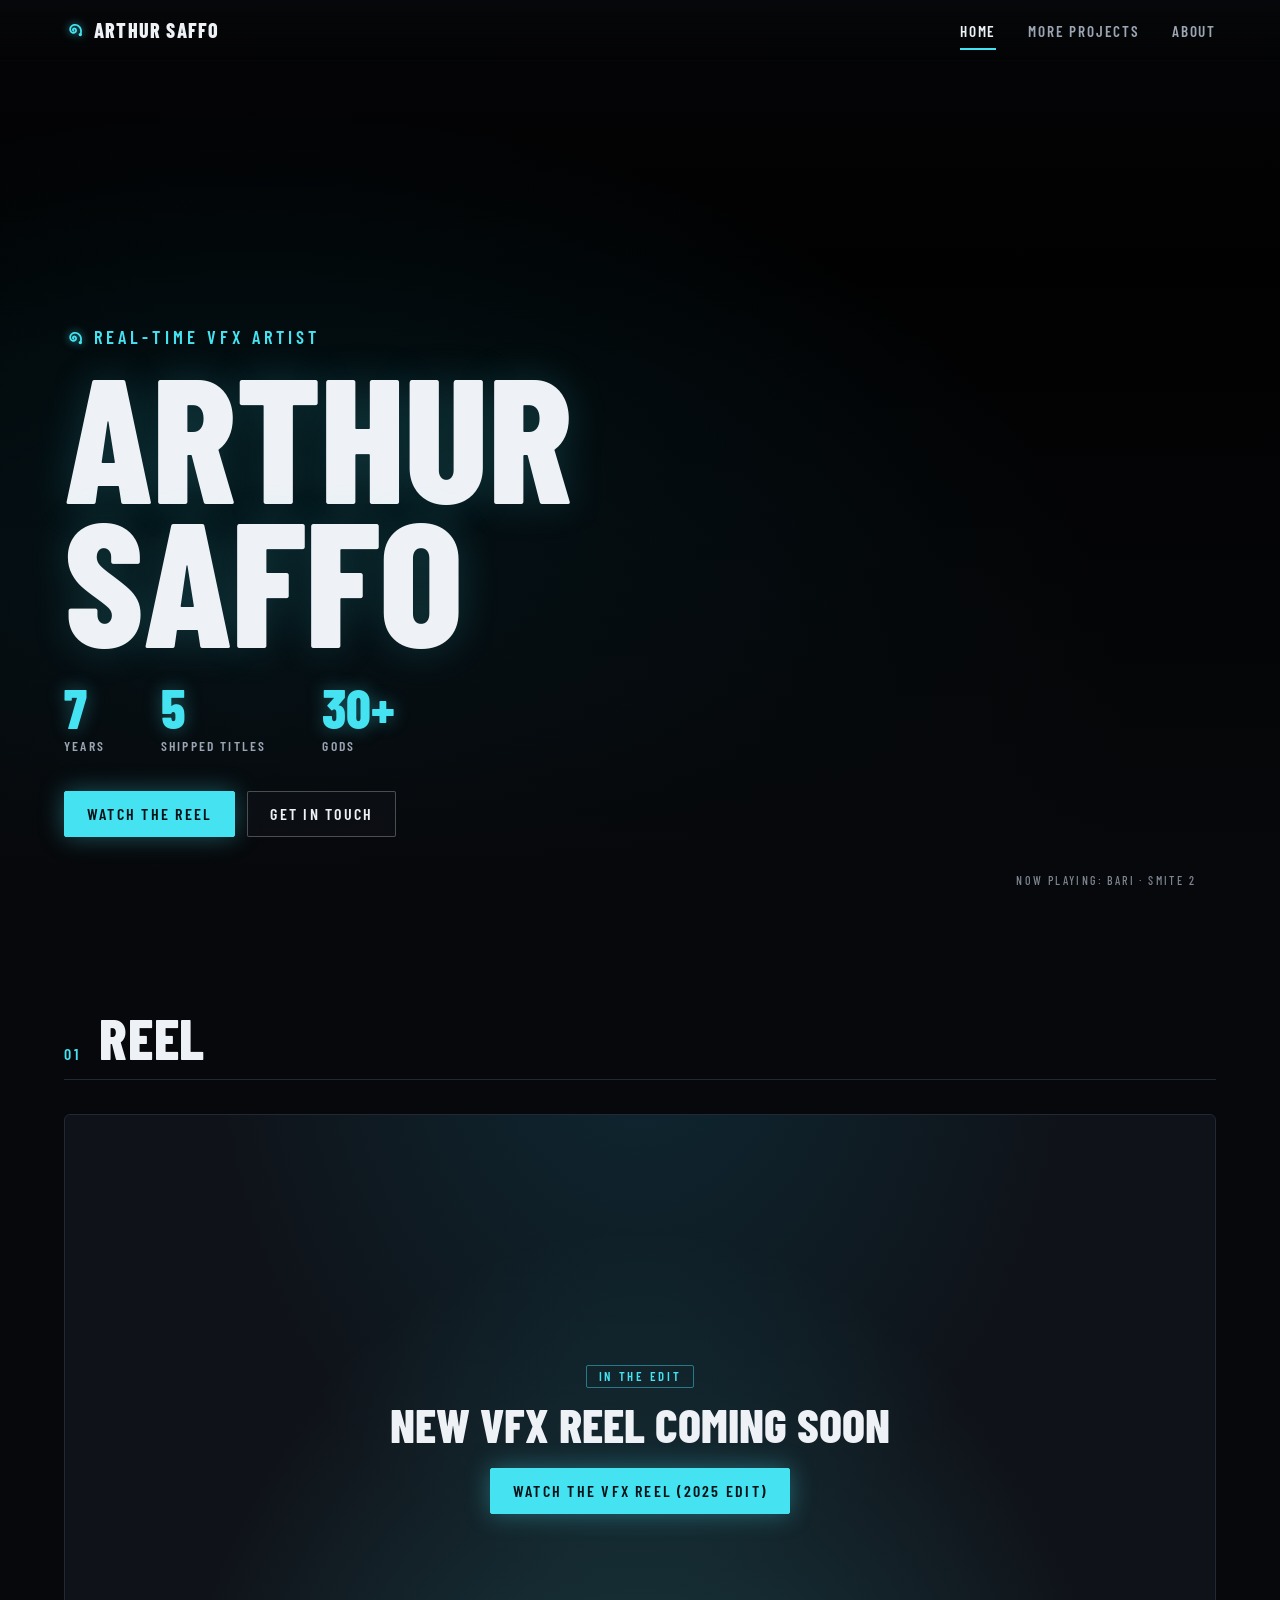
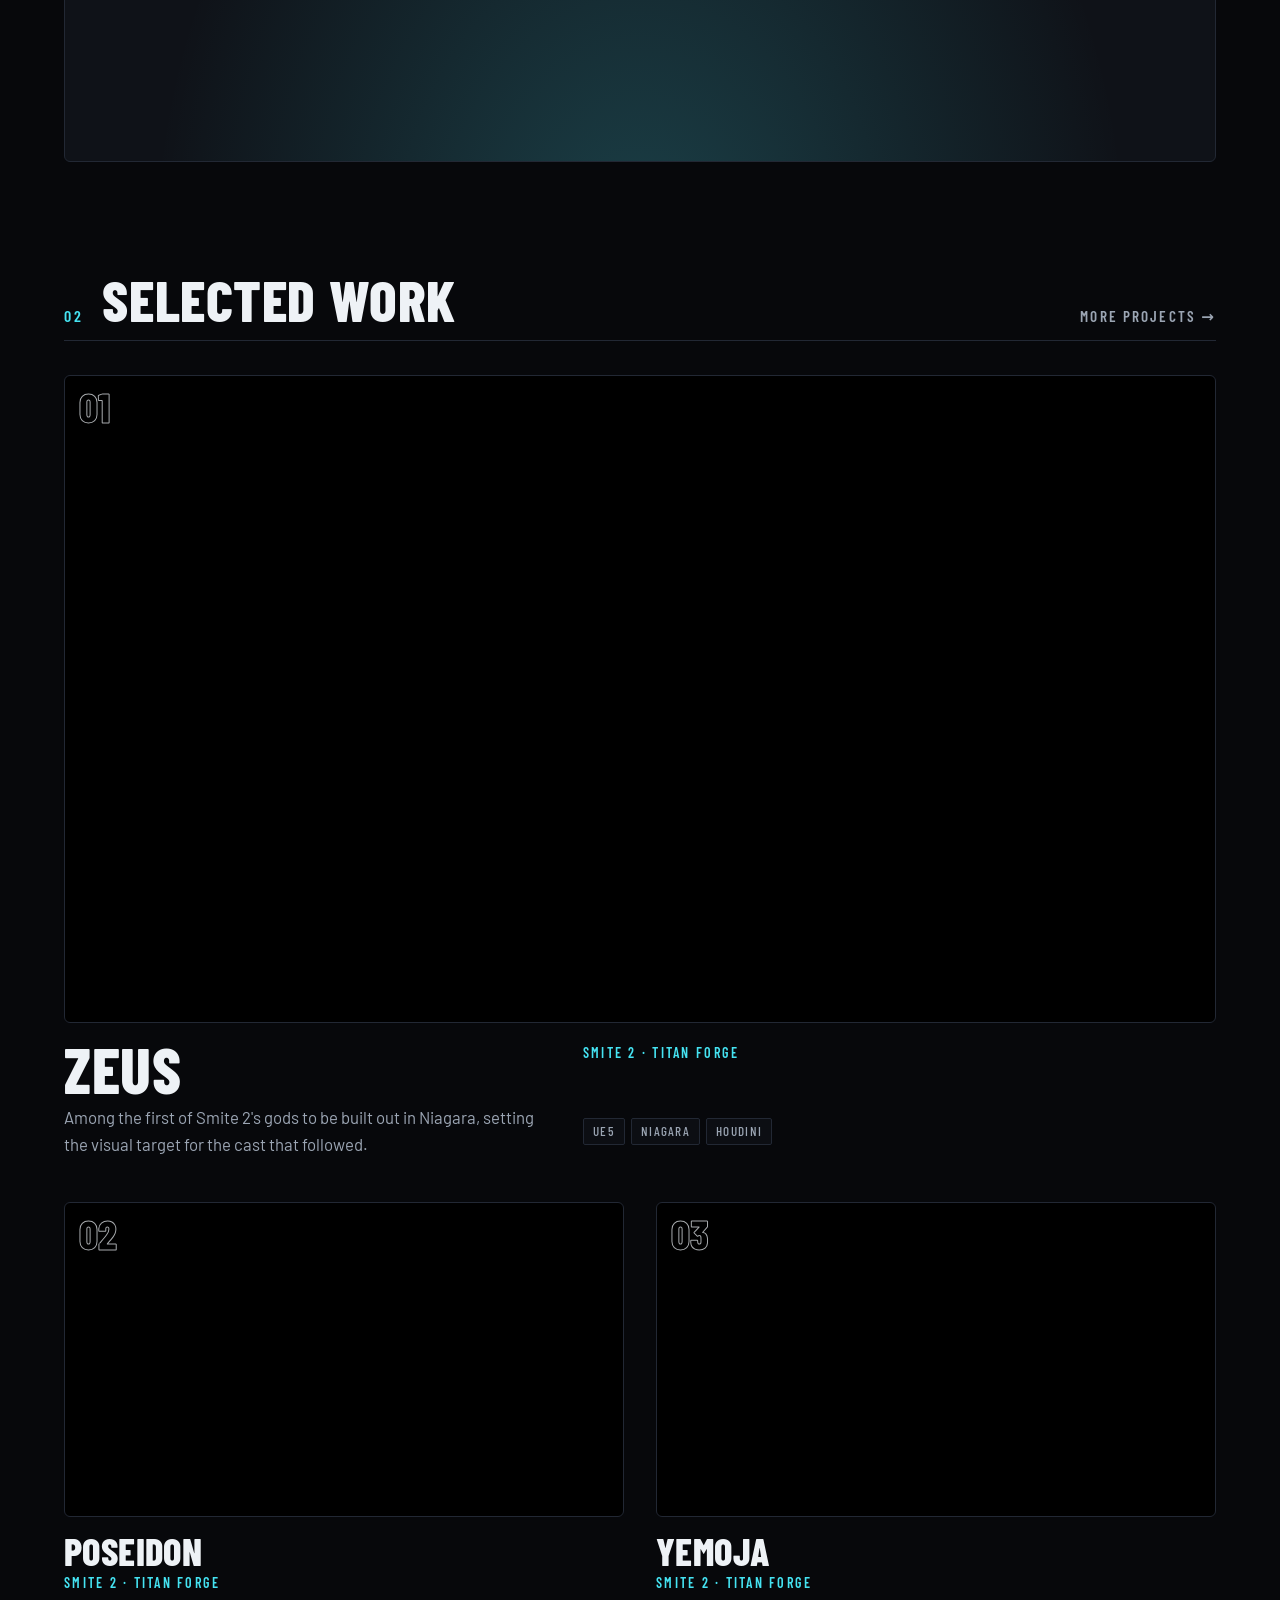
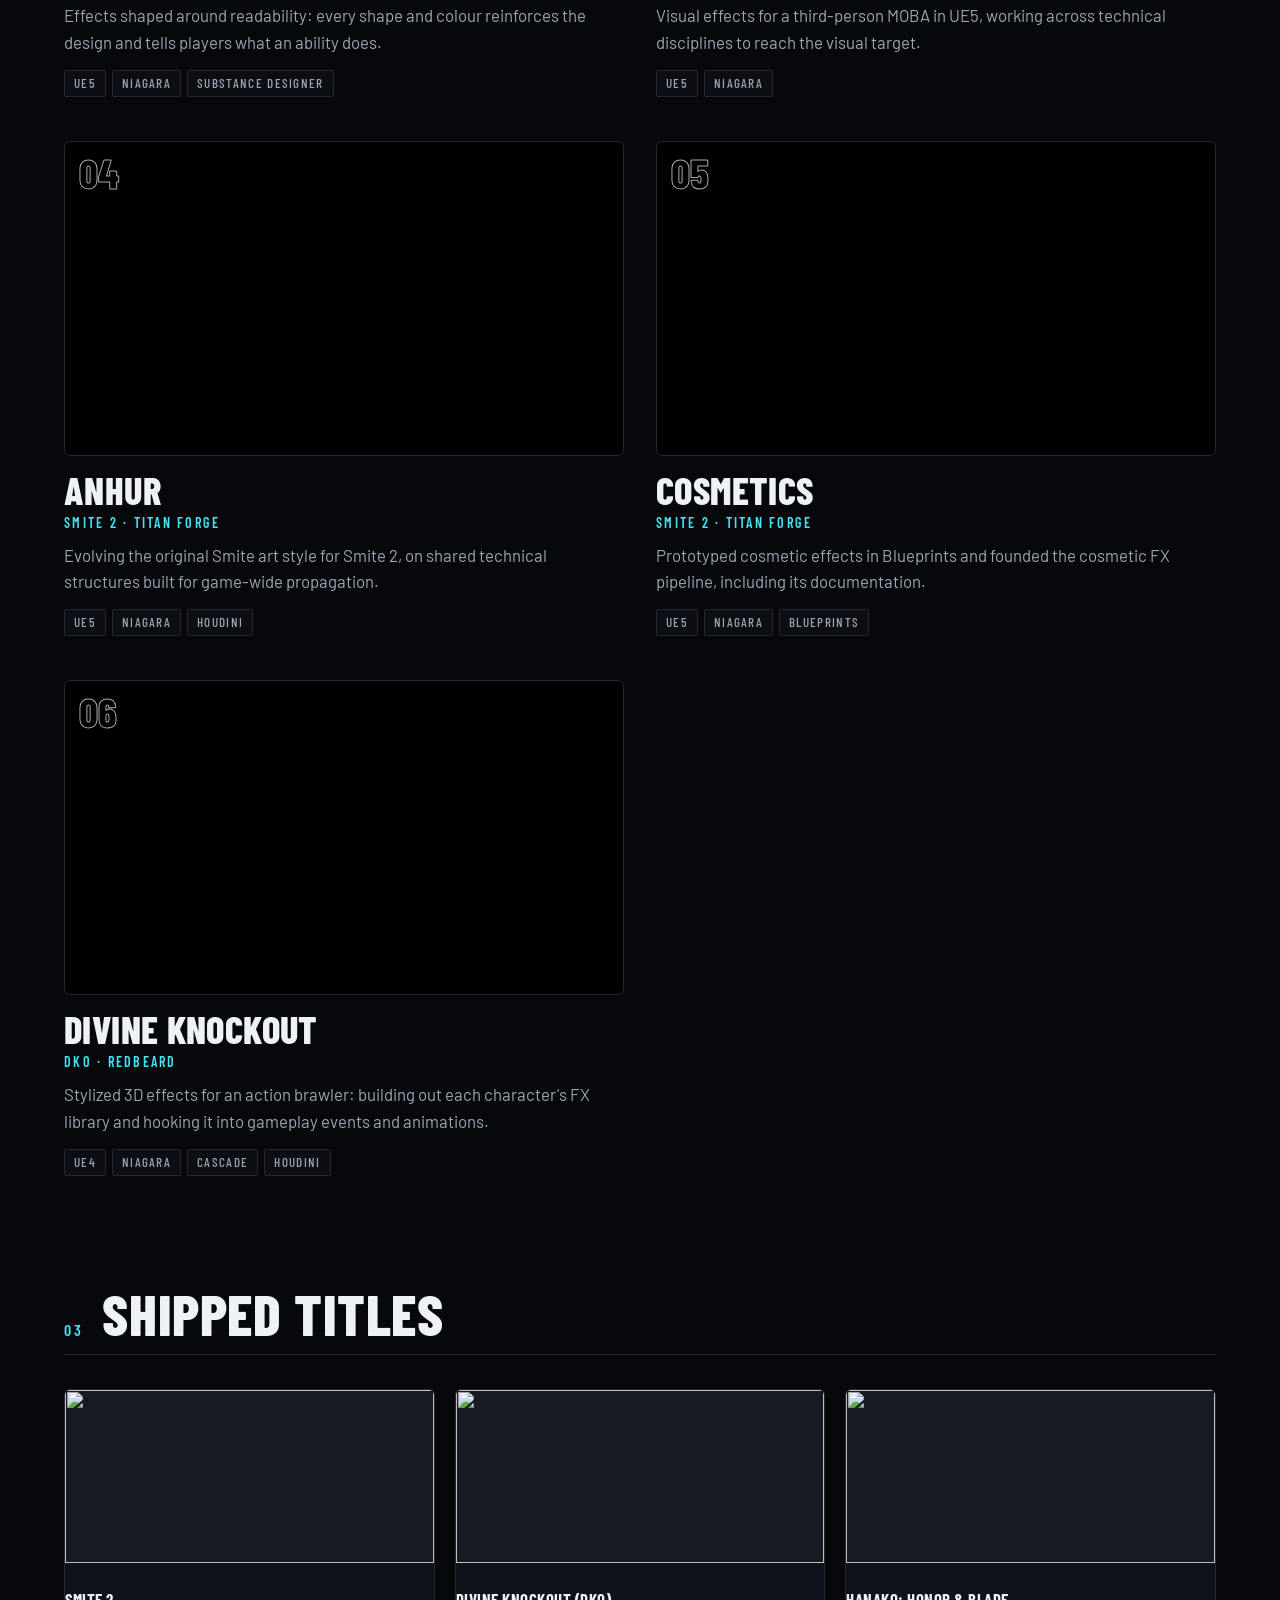
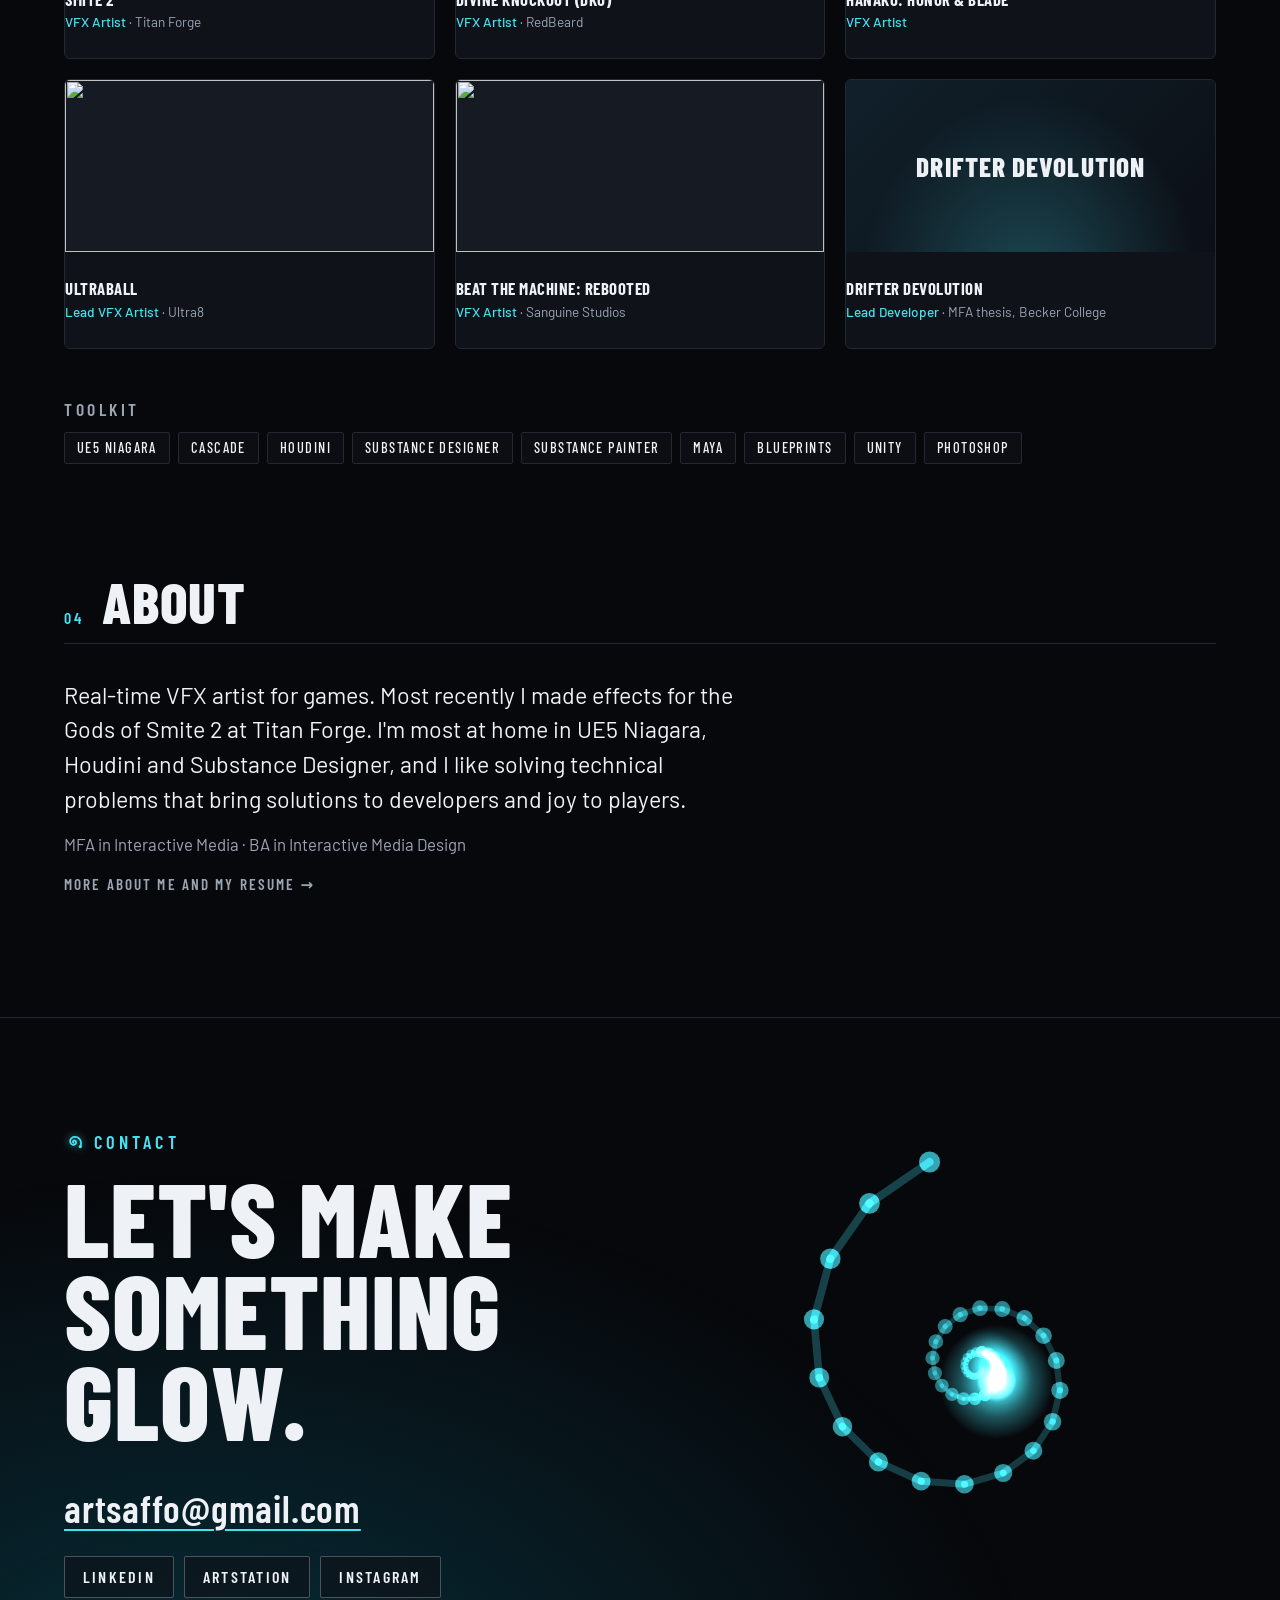
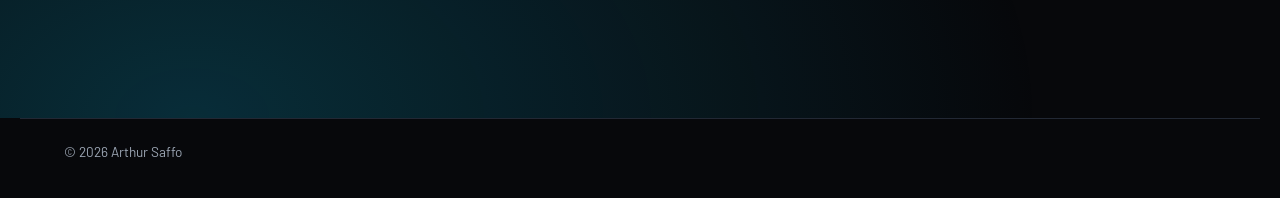
==== commit ae6f5904: "Add version tags to stylesheet and script links Browsers keep GitHub Pages files for 10 minutes, so " ====
--- a/index.html
+++ b/index.html
@@ -13,7 +13,7 @@
   <link rel="preconnect" href="https://fonts.googleapis.com">
   <link rel="preconnect" href="https://fonts.gstatic.com" crossorigin>
   <link rel="stylesheet" href="https://fonts.googleapis.com/css2?family=Barlow+Condensed:wght@500;600;800&family=Barlow:wght@400;500;600&display=swap">
-  <link rel="stylesheet" href="css/style.css">
+  <link rel="stylesheet" href="css/style.css?v=2">
 </head>
 <body data-page="home">
   <a class="skip" href="#main">Skip to content</a>
@@ -105,8 +105,8 @@
   <noscript><p class="noscript wrap">The project list needs JavaScript to show. You can also find my work on <a href="https://artoriouss.artstation.com/">ArtStation</a>.</p></noscript>
 
   <script src="data/projects.js"></script>
-  <script src="js/main.js"></script>
-  <script src="js/embers.js" defer></script>
-  <script src="js/spiral.js" defer></script>
+  <script src="js/main.js?v=2"></script>
+  <script src="js/embers.js?v=2" defer></script>
+  <script src="js/spiral.js?v=2" defer></script>
 </body>
 </html>
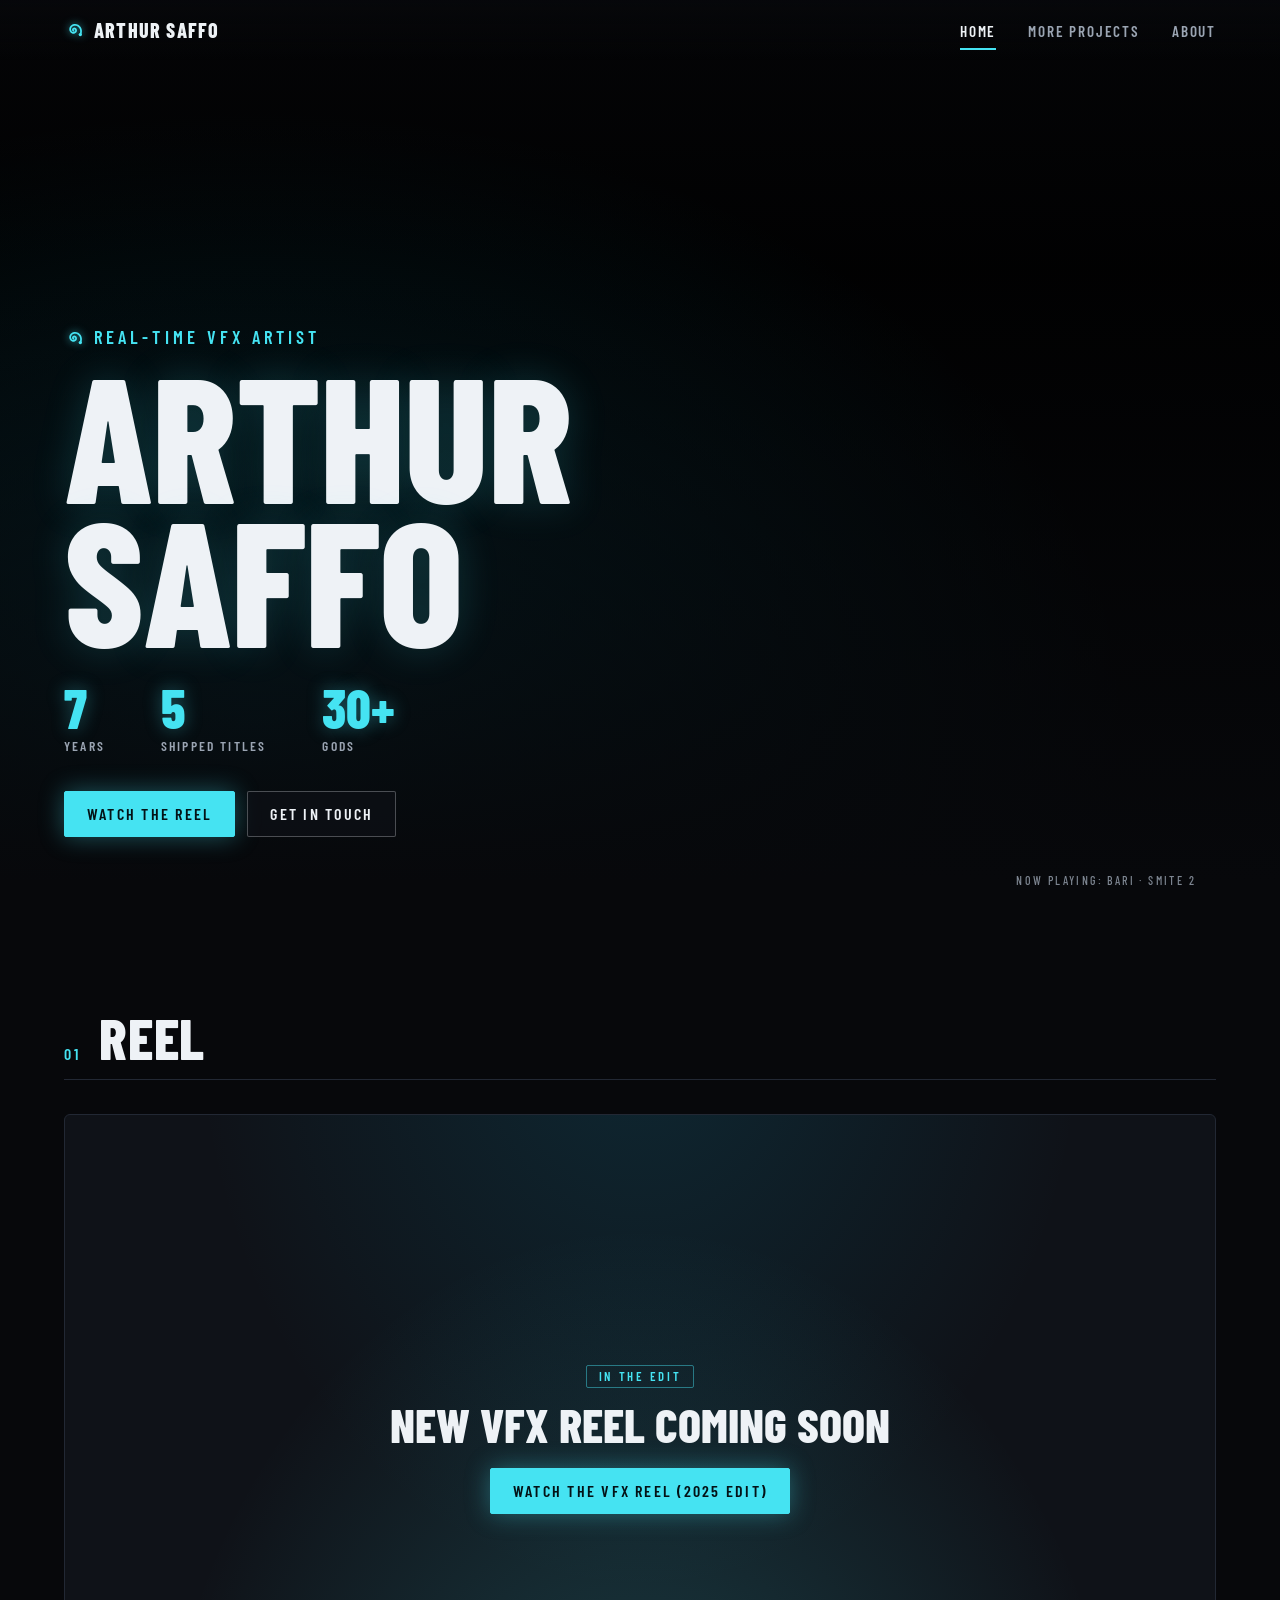
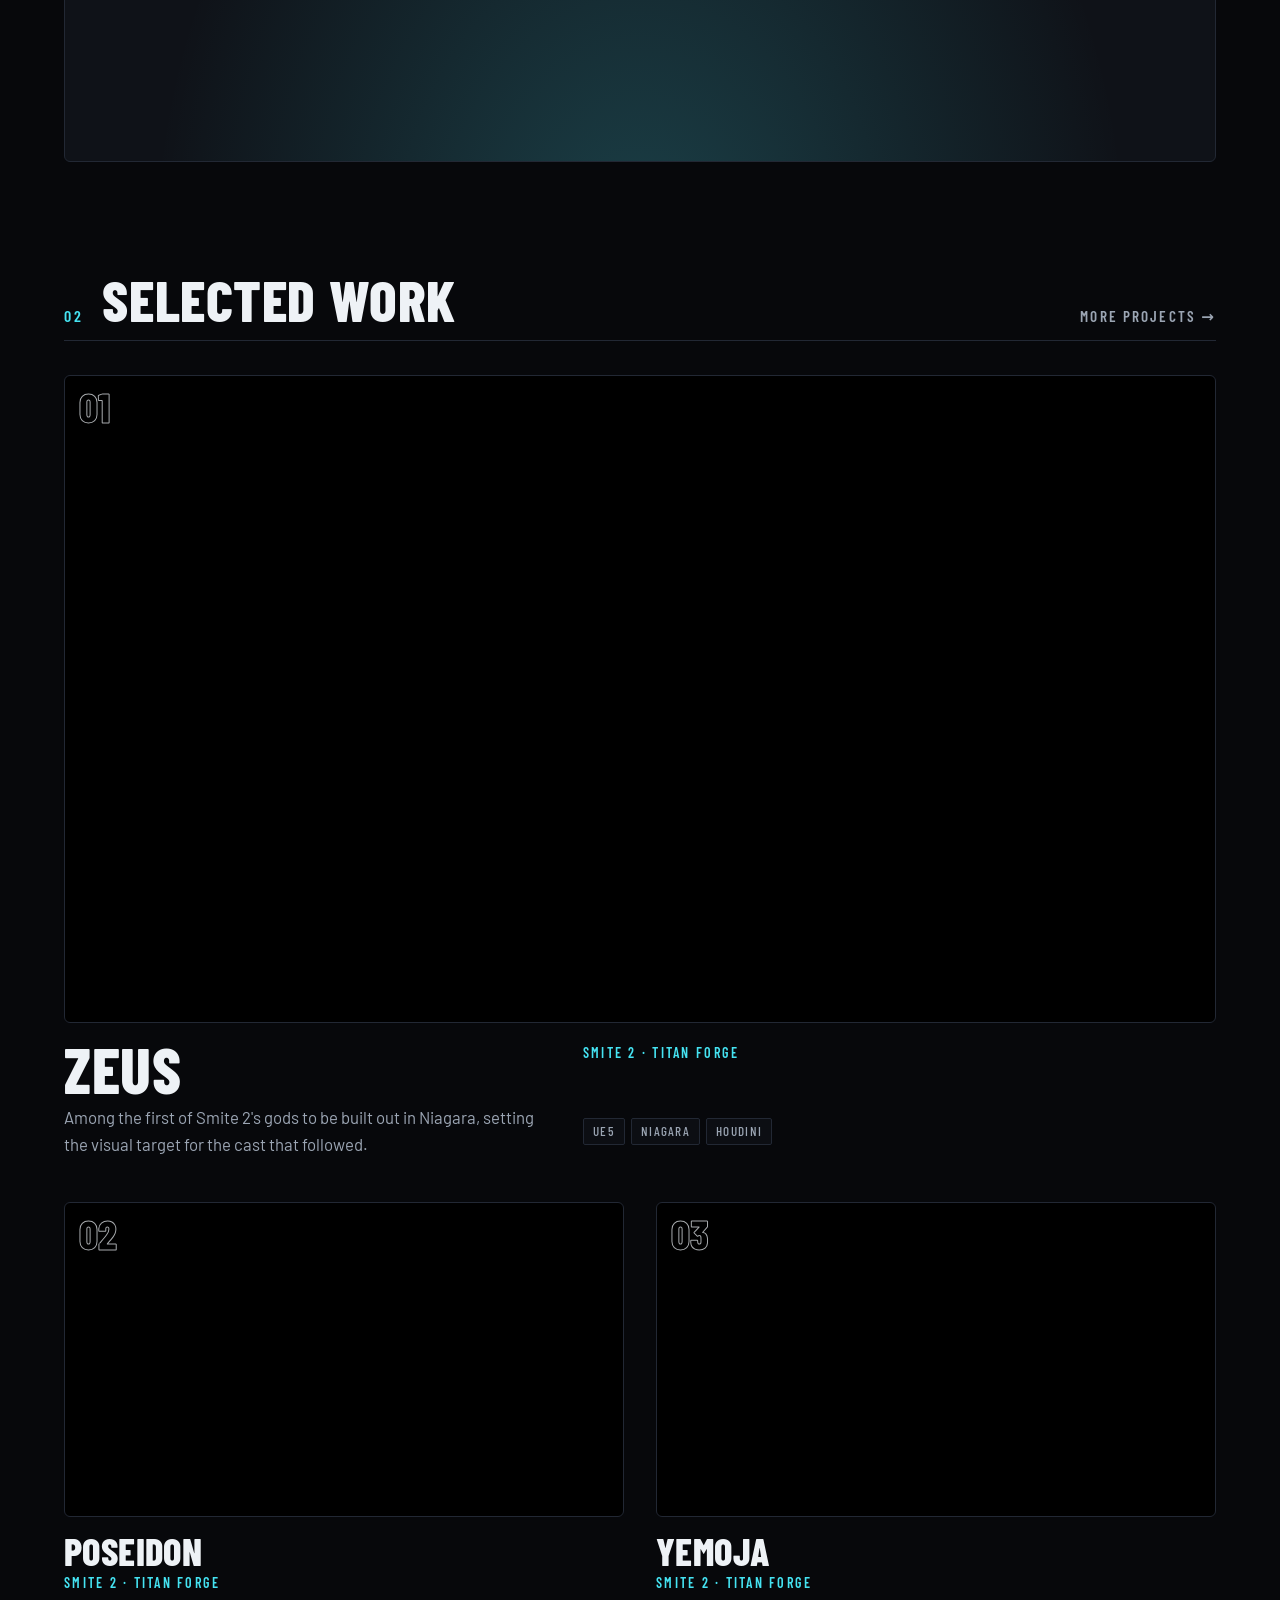
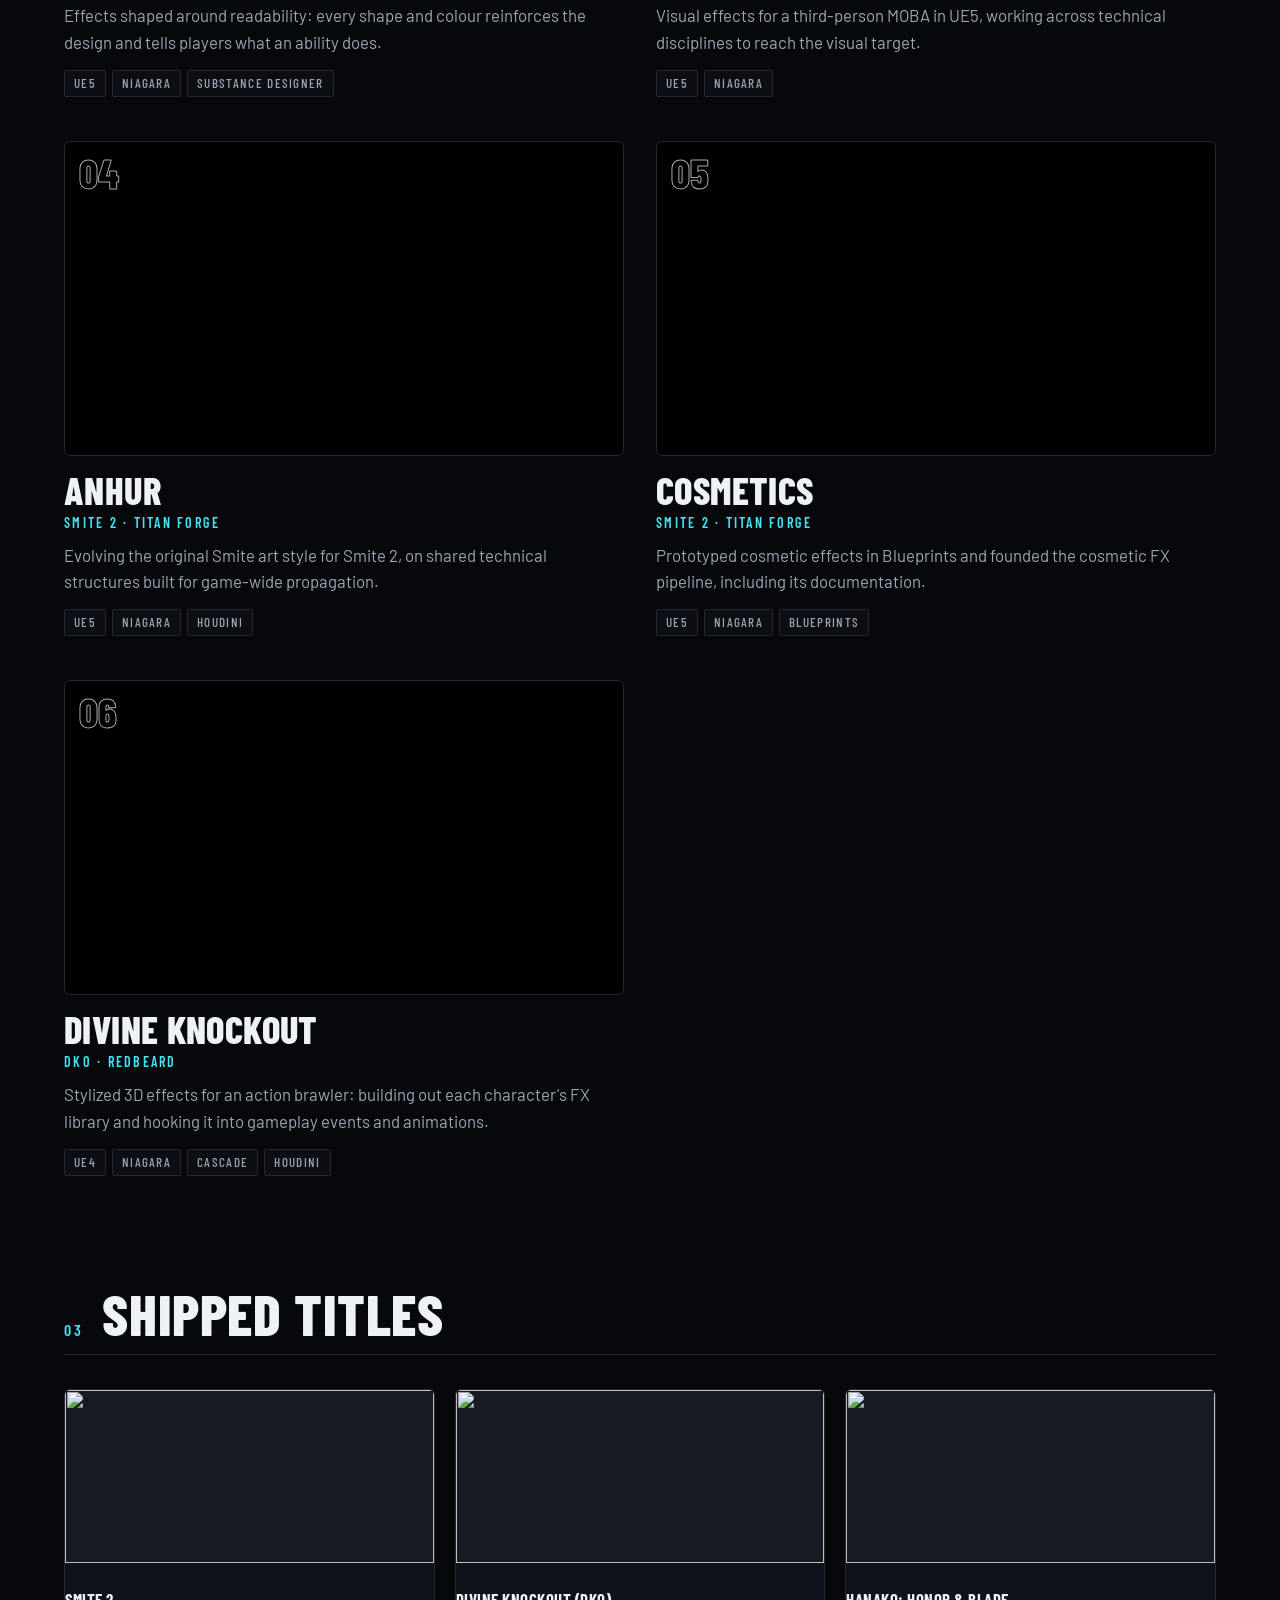
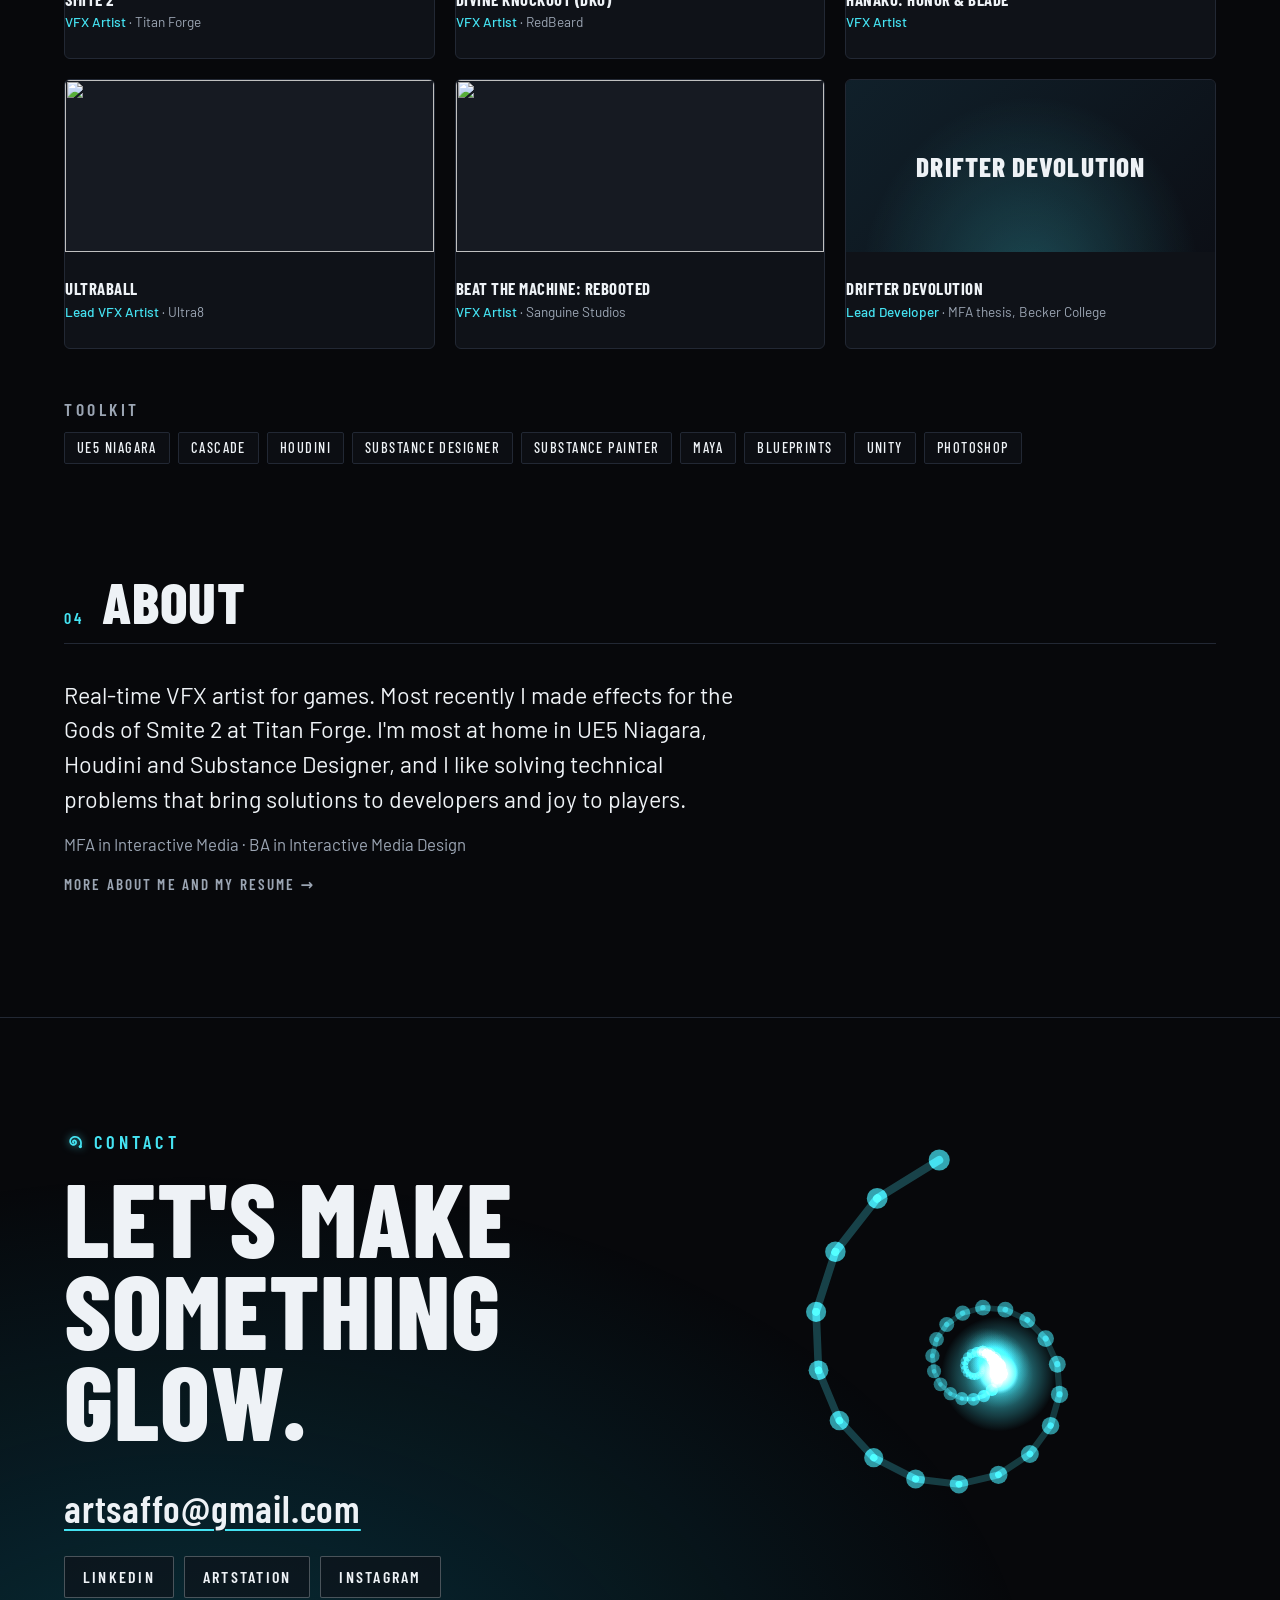
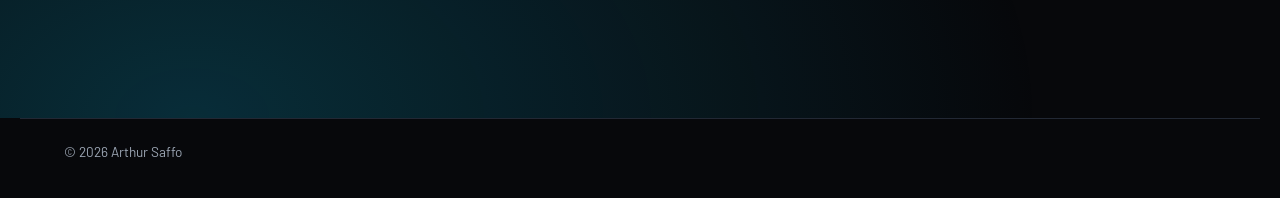
==== commit e64e8f67: "Remove the thin dark line under the header at the top of the page The header's transparent bottom bo" ====
--- a/index.html
+++ b/index.html
@@ -13,7 +13,7 @@
   <link rel="preconnect" href="https://fonts.googleapis.com">
   <link rel="preconnect" href="https://fonts.gstatic.com" crossorigin>
   <link rel="stylesheet" href="https://fonts.googleapis.com/css2?family=Barlow+Condensed:wght@500;600;800&family=Barlow:wght@400;500;600&display=swap">
-  <link rel="stylesheet" href="css/style.css?v=2">
+  <link rel="stylesheet" href="css/style.css?v=3">
 </head>
 <body data-page="home">
   <a class="skip" href="#main">Skip to content</a>
--- a/css/style.css
+++ b/css/style.css
@@ -103,15 +103,19 @@
 
 .site-header {
   position: fixed; top: 0; left: 0; right: 0; z-index: 20;
-  background: linear-gradient(to bottom, rgba(7, 8, 11, 0.85), rgba(7, 8, 11, 0));
-  transition: background-color 0.3s ease, border-color 0.3s ease;
-  border-bottom: 1px solid transparent;
-}
-.site-header.is-scrolled {
-  background-color: rgba(7, 8, 11, 0.86);
-  -webkit-backdrop-filter: blur(12px); backdrop-filter: blur(12px);
-  border-bottom-color: var(--line);
-}
+  background: linear-gradient(to bottom, rgba(7, 8, 11, 0.85), rgba(7, 8, 11, 0)) no-repeat;
+}
+/* Once scrolled: a darker, blurred shade that fades out downwards. No solid strip
+   and no line under it, so the header never reads as a bar across the page. */
+.site-header::before {
+  content: ""; position: absolute; top: 0; left: 0; right: 0; height: 170%; z-index: -1;
+  pointer-events: none; opacity: 0; transition: opacity 0.3s ease;
+  background: linear-gradient(to bottom, rgba(7, 8, 11, 0.9), rgba(7, 8, 11, 0.6) 55%, rgba(7, 8, 11, 0));
+  -webkit-backdrop-filter: blur(10px); backdrop-filter: blur(10px);
+  -webkit-mask-image: linear-gradient(to bottom, #000 45%, transparent);
+  mask-image: linear-gradient(to bottom, #000 45%, transparent);
+}
+.site-header.is-scrolled::before { opacity: 1; }
 .header-inner {
   display: flex; align-items: center; justify-content: space-between; gap: 12px;
   min-height: 60px;
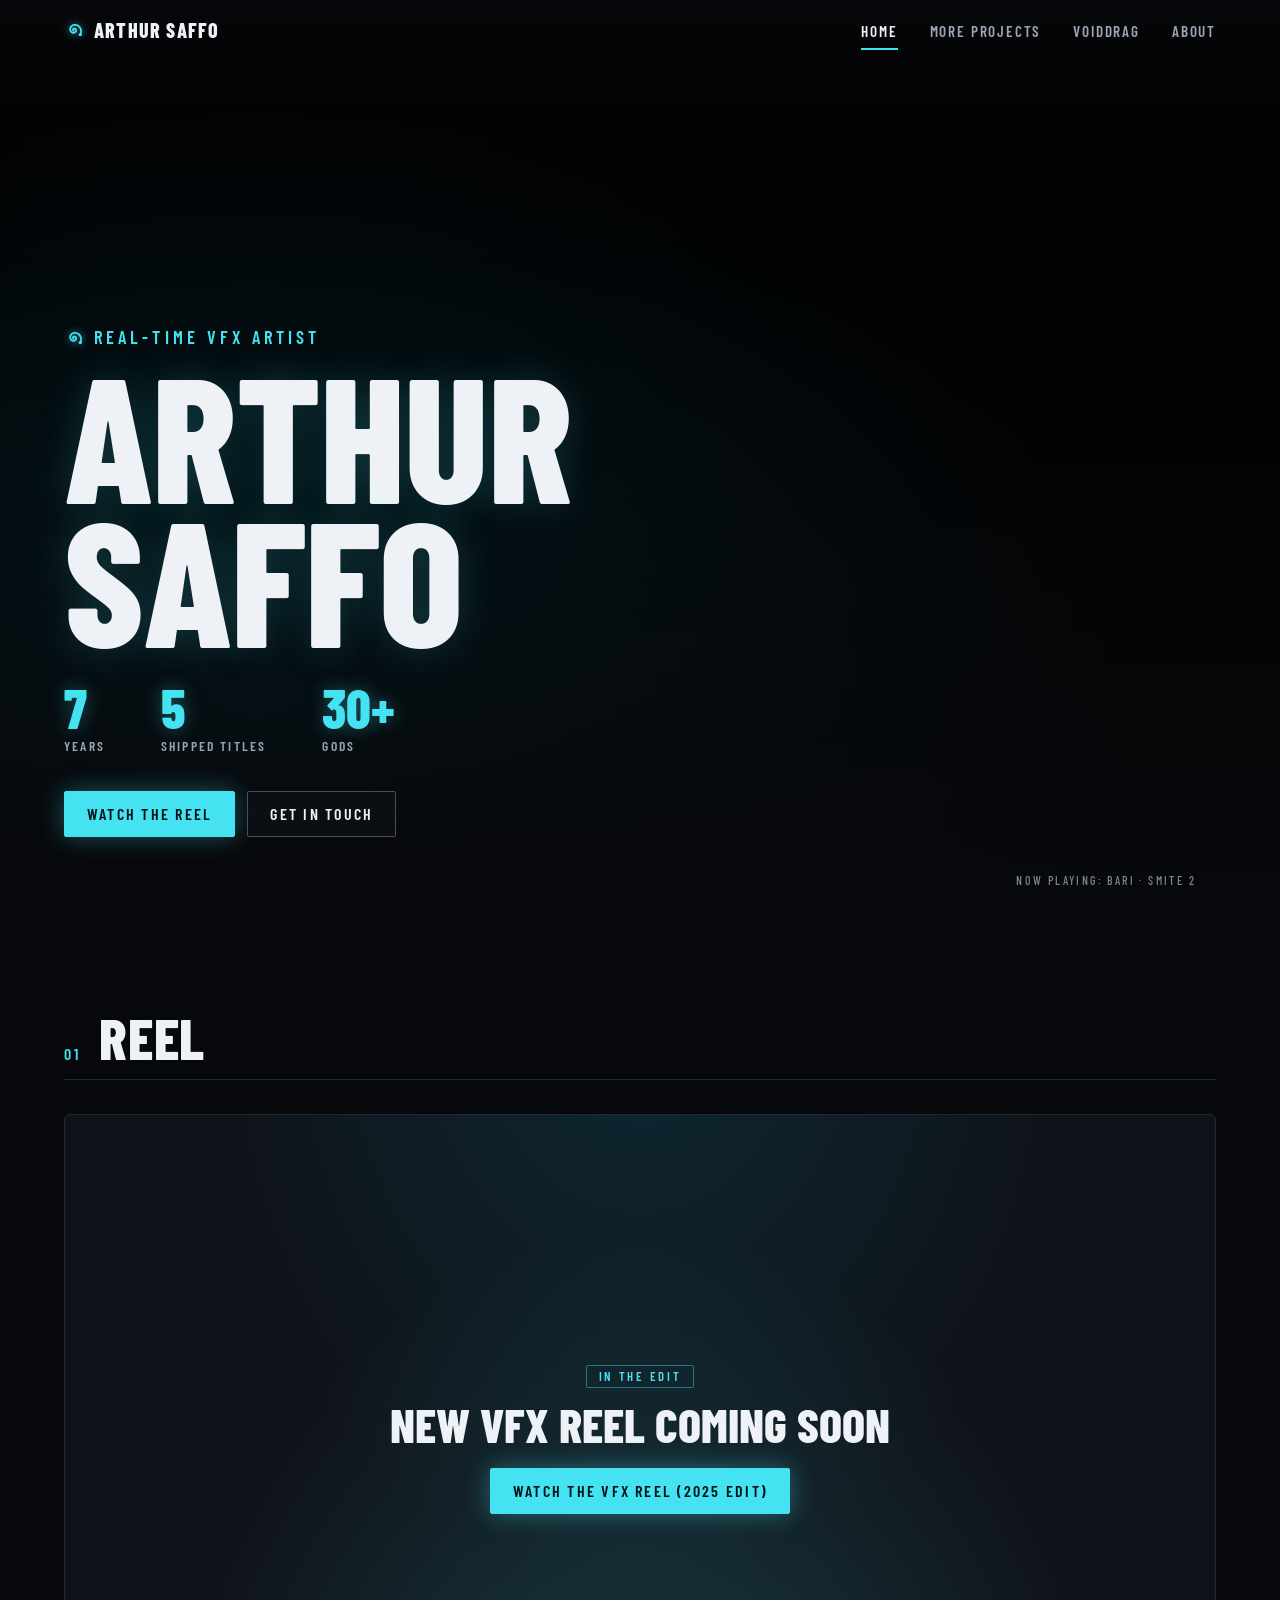
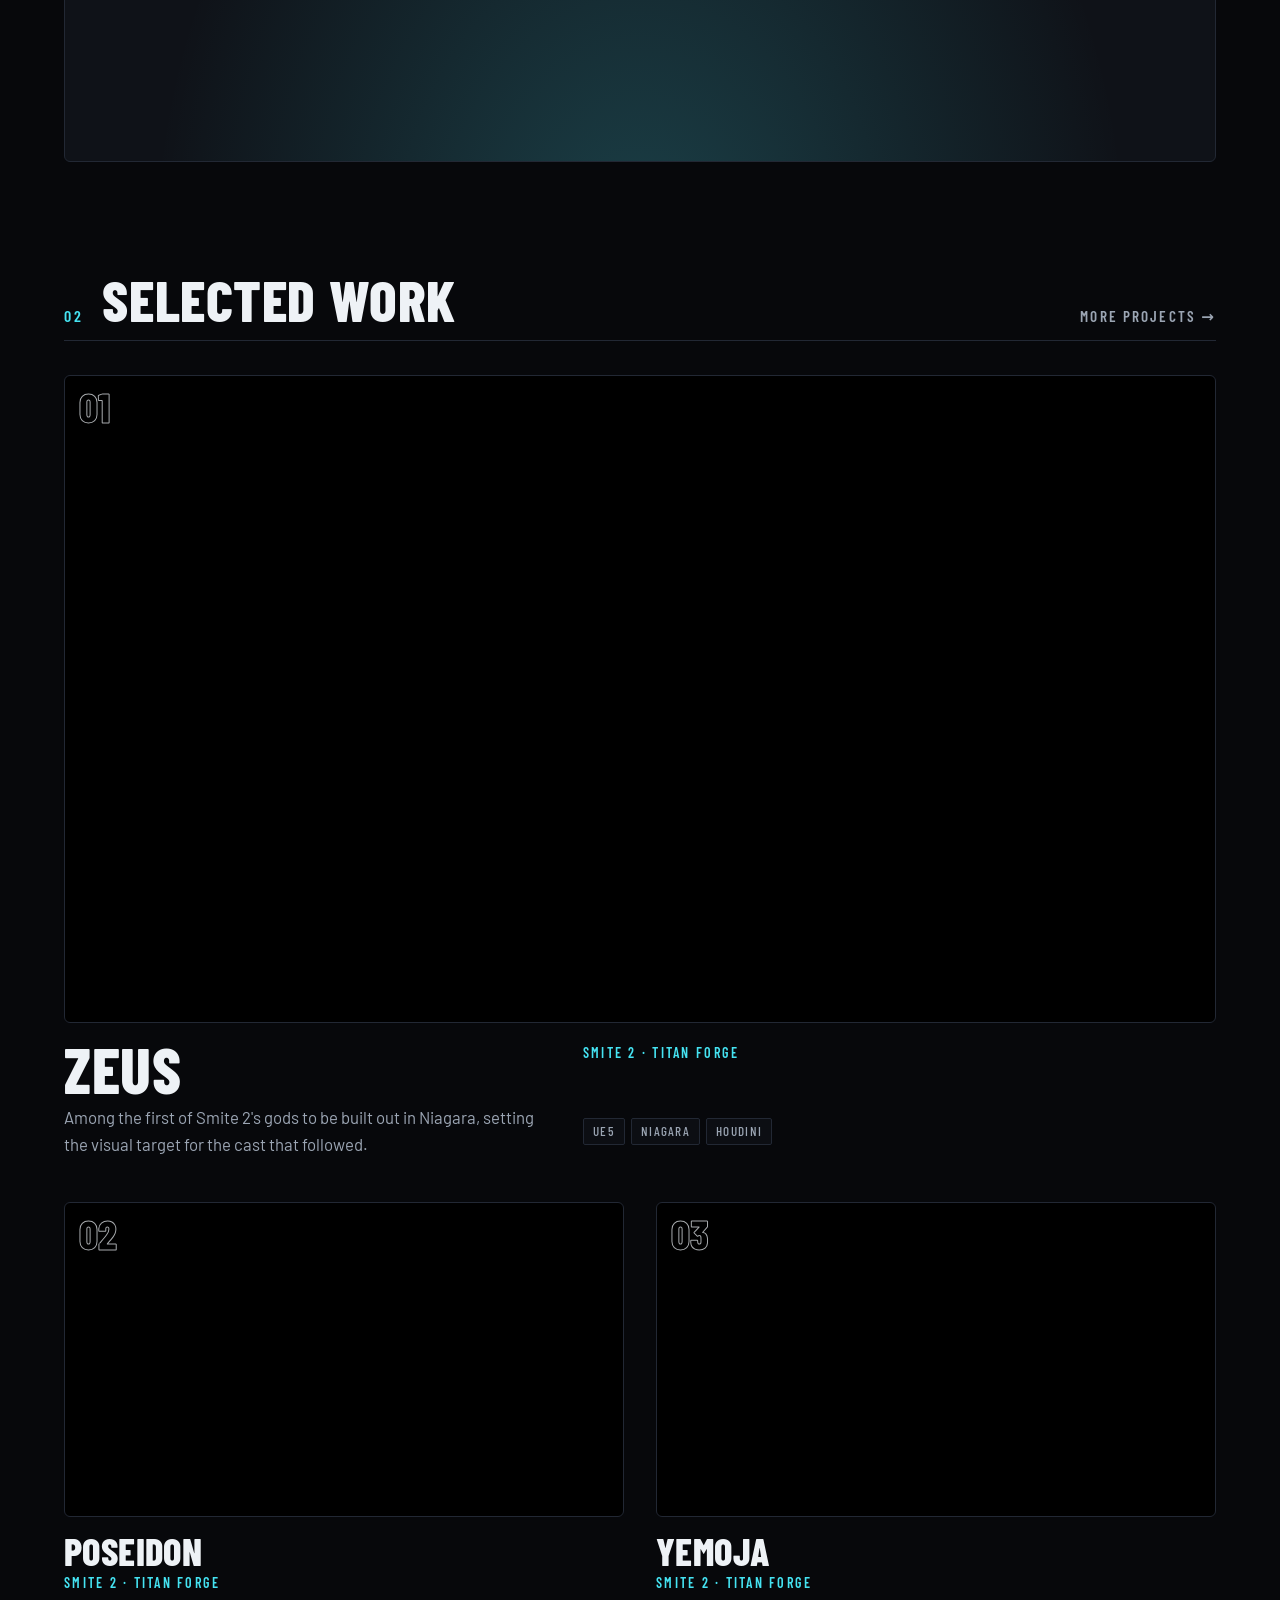
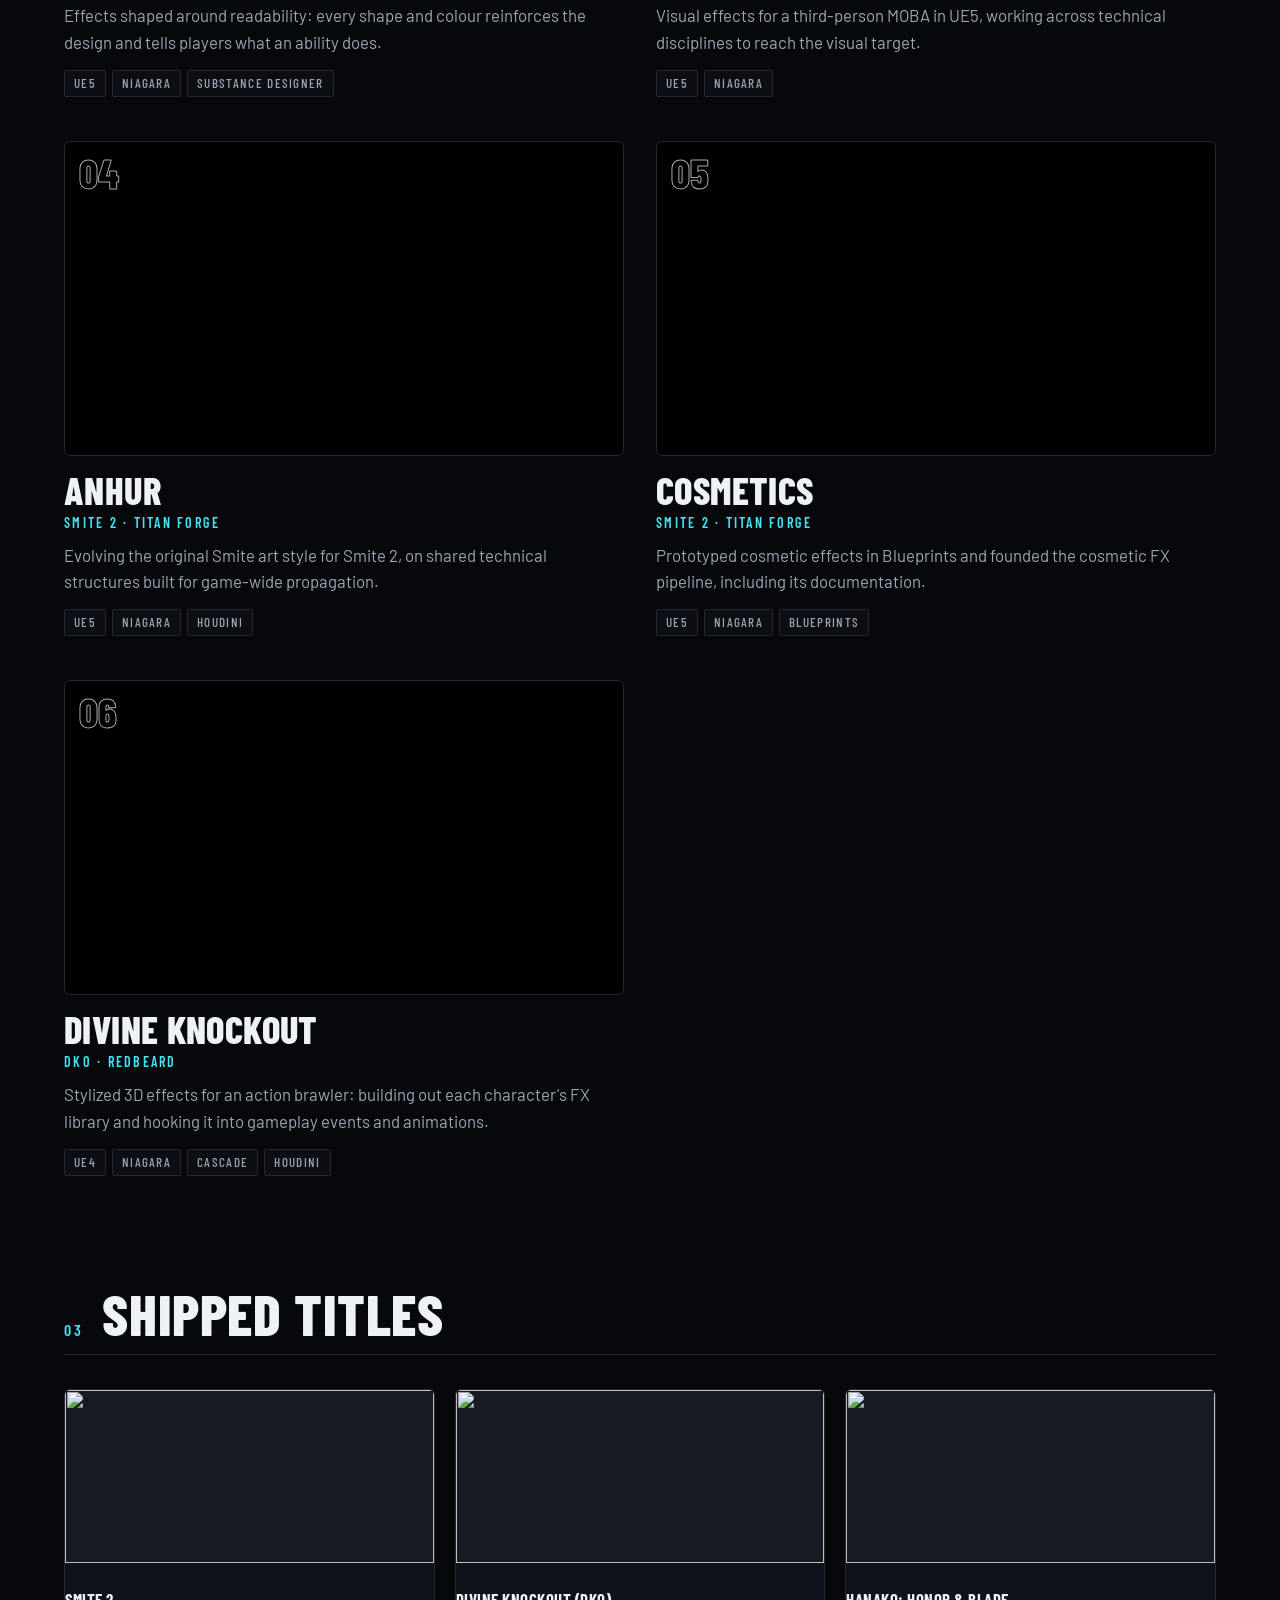
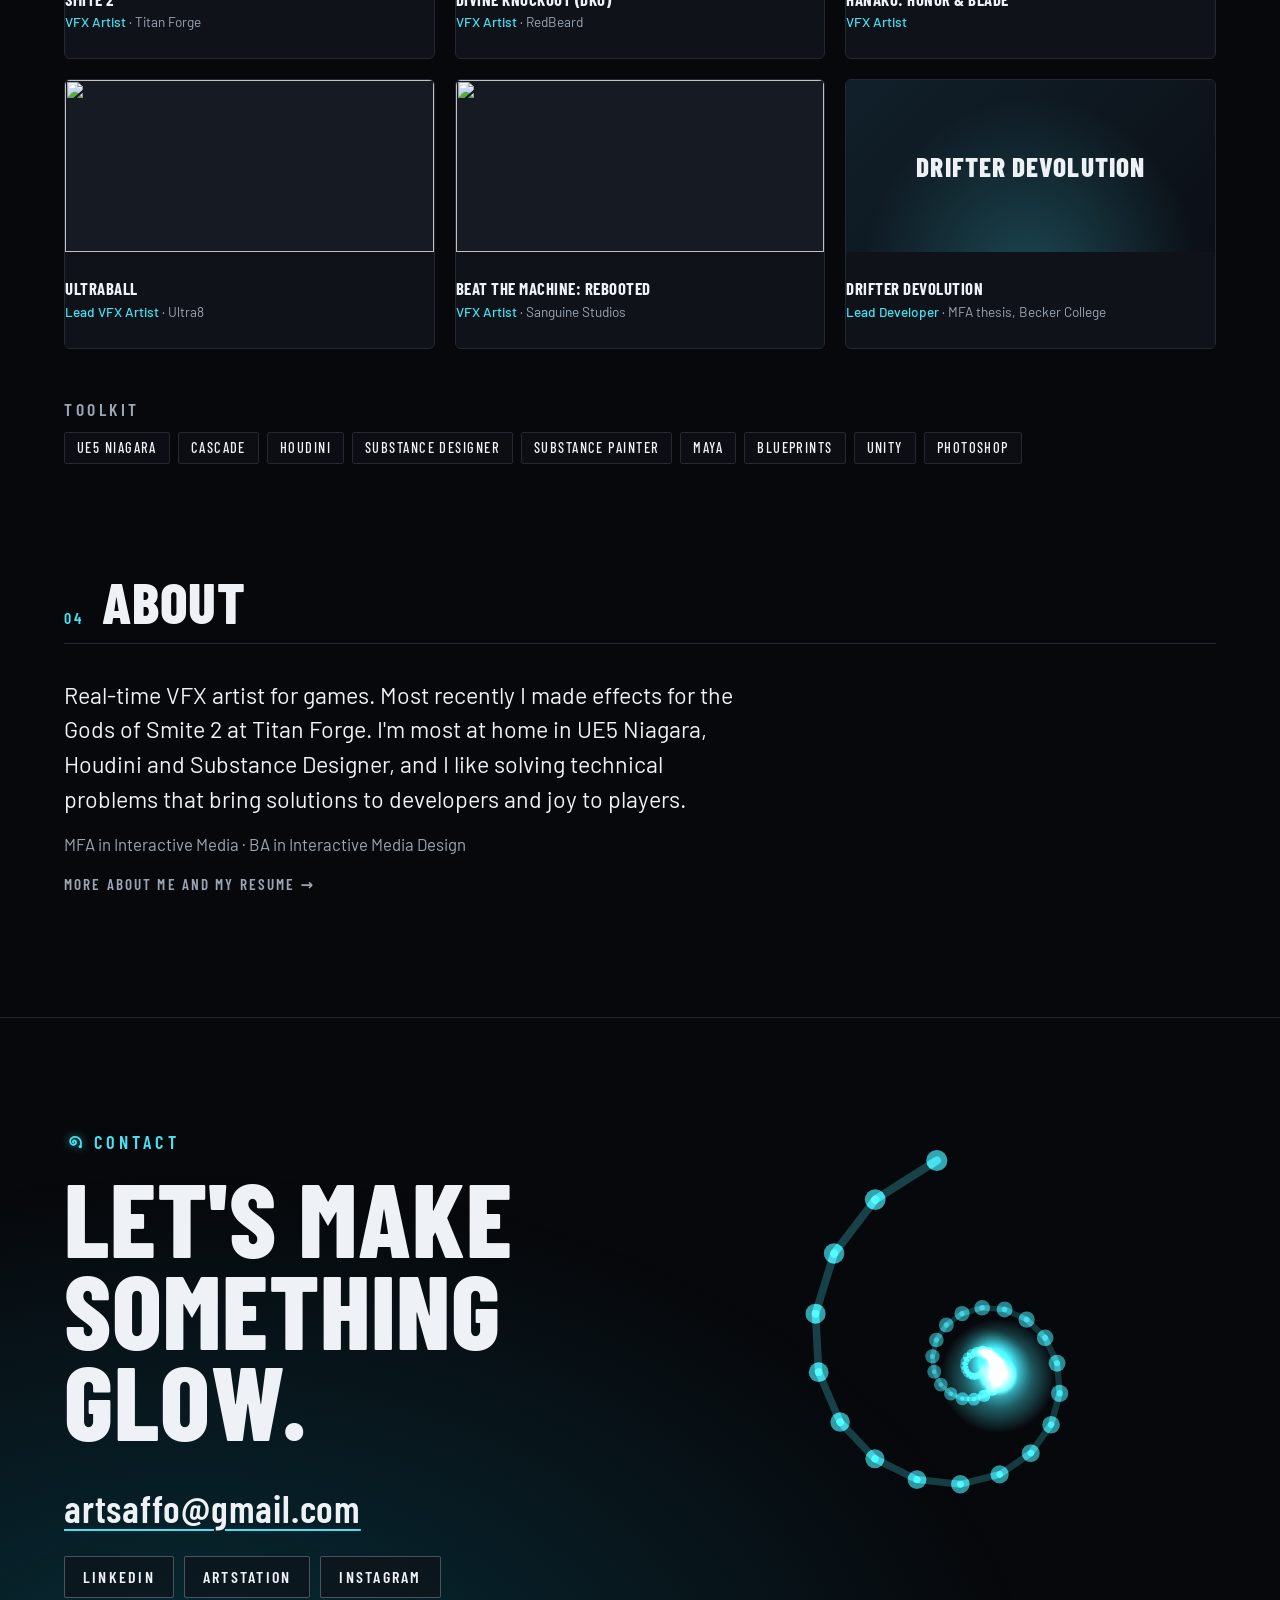
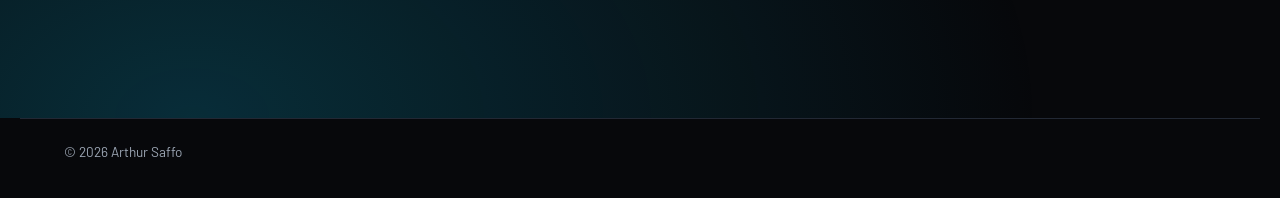
==== commit 79552cb0: "Add a VoidDrag link to the header Links to the VoidDrag site at artsaffo.net/voiddrag/. The header n" ====
--- a/index.html
+++ b/index.html
@@ -13,7 +13,7 @@
   <link rel="preconnect" href="https://fonts.googleapis.com">
   <link rel="preconnect" href="https://fonts.gstatic.com" crossorigin>
   <link rel="stylesheet" href="https://fonts.googleapis.com/css2?family=Barlow+Condensed:wght@500;600;800&family=Barlow:wght@400;500;600&display=swap">
-  <link rel="stylesheet" href="css/style.css?v=3">
+  <link rel="stylesheet" href="css/style.css?v=4">
 </head>
 <body data-page="home">
   <a class="skip" href="#main">Skip to content</a>
@@ -27,6 +27,7 @@
         <ul class="nav">
           <li><a href="index.html" aria-current="page">Home</a></li>
           <li><a href="more-projects.html">More Projects</a></li>
+          <li><a href="https://artsaffo.net/voiddrag/">VoidDrag</a></li>
           <li><a href="about.html">About</a></li>
         </ul>
       </nav>
@@ -104,7 +105,7 @@
 
   <noscript><p class="noscript wrap">The project list needs JavaScript to show. You can also find my work on <a href="https://artoriouss.artstation.com/">ArtStation</a>.</p></noscript>
 
-  <script src="data/projects.js"></script>
+  <script src="data/projects.js?v=2"></script>
   <script src="js/main.js?v=2"></script>
   <script src="js/embers.js?v=2" defer></script>
   <script src="js/spiral.js?v=2" defer></script>
--- a/css/style.css
+++ b/css/style.css
@@ -140,7 +140,7 @@
   .nav { gap: 12px; }
   .nav a { font-size: 0.82rem; letter-spacing: 0.08em; }
 }
-@media (max-width: 350px) {
+@media (max-width: 540px) {
   .header-inner { flex-wrap: wrap; justify-content: center; padding-block: 8px; }
 }
 
